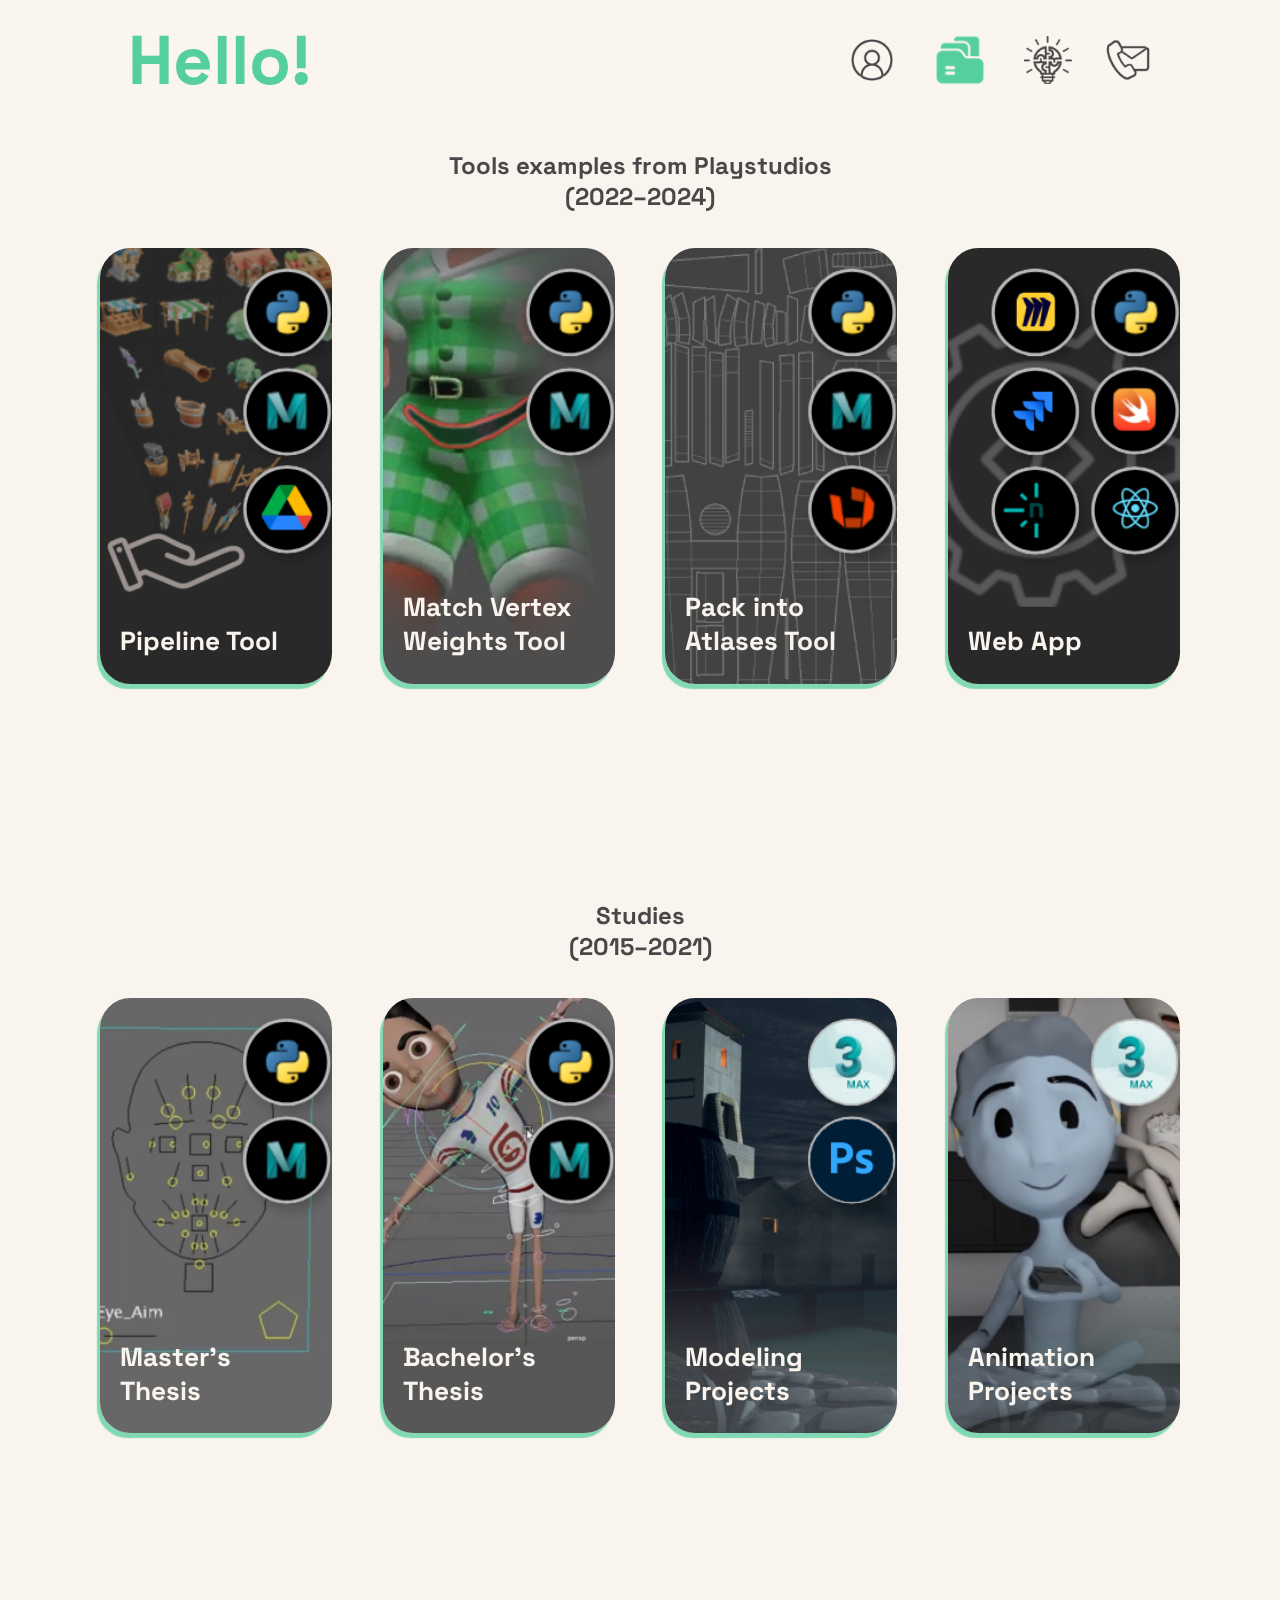
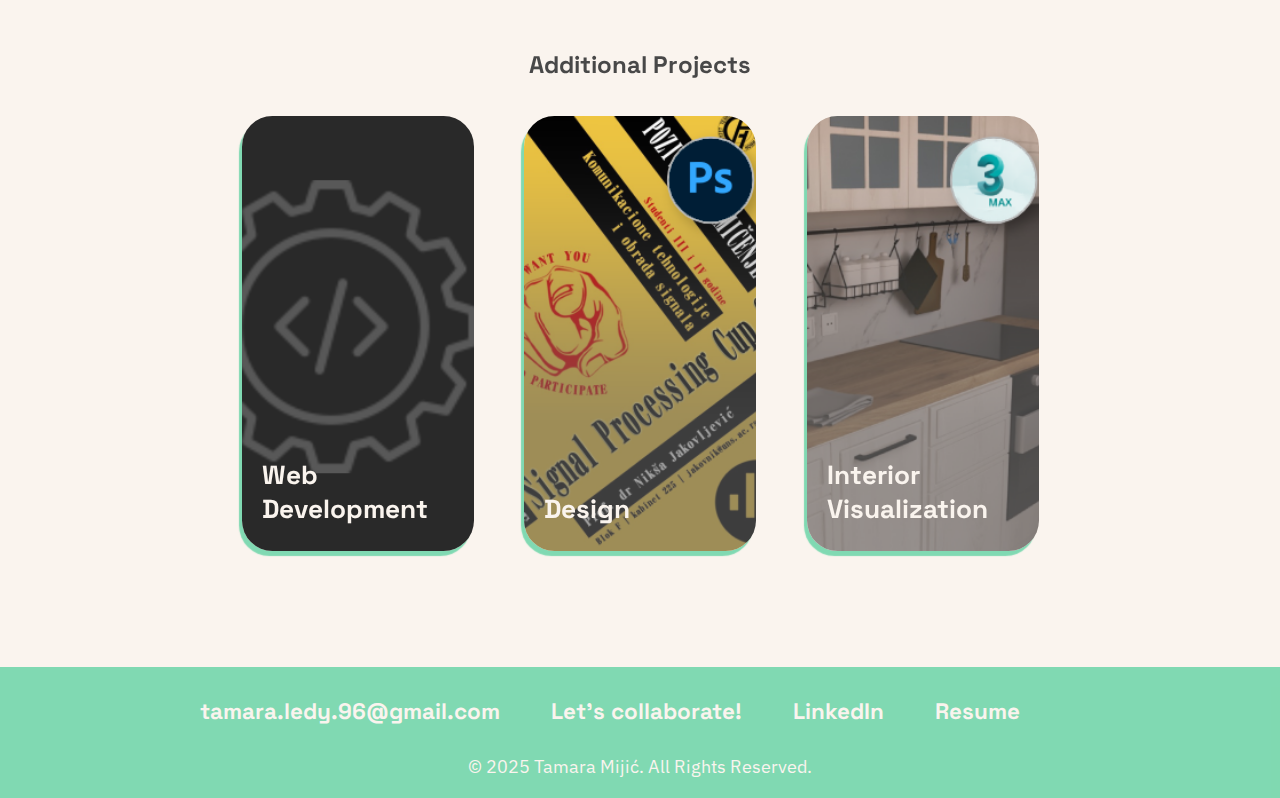
==== projects.html @ 4c21dbef "clean folders" ====
<!DOCTYPE html>
<html lang="en">
<head>
    <meta charset="UTF-8">
    <meta name="viewport" content="width=device-width, initial-scale=1.0">
    <title>Tamara Mijic Projects</title>
    <link rel="stylesheet" href="styles.css">
    <link href="https://fonts.googleapis.com/css2?family=IBM+Plex+Sans:wght@400;700&family=Space+Grotesk:wght@400;700&display=swap" rel="stylesheet">

</head>
<body>

    <header id="header">
        <div id="header-content">
            <h2 id="header-title">Hello!</h2>
            <div class="menu">
                <a>
                    <div id="aboutMenu" class="menu-item" onclick="scrollToSection('about')">
                        <img src="./icons/about.png" alt="About" class="menu-icon">
                    <h2 class="menu-text">About me</h2>
                    </div>
                </a>
                <a href="index.html#projects">
                    <div id="projectsMenu" class="menu-item active" onclick="scrollToSection('projects')">
                        <img src="./icons/projects-selected.png" alt="Projects" class="menu-icon">
                        <h2 class="menu-text">Projects</h2>
                    </div>
                </a>
                <a href="index.html#skills">
                    <div id="skillsMenu" class="menu-item" onclick="scrollToSection('projects')">
                        <img src="./icons/skill.png" alt="Skills" class="menu-icon">
                        <h2 class="menu-text">Skills</h2>
                    </div>
                </a>
                <a href="index.html#contact">
                    <div id="contactMenu" class="menu-item" onclick="scrollToSection('contact')">
                        <img src="./icons/contact.png" alt="Contact" class="menu-icon">
                        <h2 class="menu-text">Contact</h2>
                    </div>
                </a>
                <div id="Menu" class="dropdown" onclick="openMenu()">
                    <img src="./icons/menu.png" alt="Contact" class="menu-icon">
                    <ul class="dropdown-menu">
                        <li class="dropdown-item"><a href="index.html#about"><h3>About me</h3></a></li>
                        <li class="dropdown-item"><a href="index.html#projects"><h3>Projects</h3></a></li>
                        <li class="dropdown-item"><a href="index.html#skills"><h3>Skills</h3></a></li>
                        <li class="dropdown-item"><a href="index.html#contact"><h3>Contact</h3></a></li>
                    </ul>
                </div>
            </div>
        </div>
    </header>

    <!-- Main content area with minimized side cards -->
    <main id="main-content">
        <section id="main-card">
            <div id="professional" class="card visible">
                <div class="projects-section">
                    <div class="projects-section-title">
                        <h2>Tools examples from Playstudios</h2>
                        <h2>(2022–2024)</h2>
                    </div>
                    <div class="project-carousel" id="playstudios">
                        <div class="project" id="pipeline">
                            <h3>Pipeline Tool</h3>
                        </div>
                        <div class="project" id="match-vertices">
                            <h3>Match Vertex Weights Tool</h3>
                        </div>
                        <div class="project" id="pack-atlases">
                            <h3>Pack into Atlases Tool</h3>
                        </div>
                        <div class="project" id="web-app">
                            <h3>Web App</h3>
                        </div>
                    </div>
                </div>
            </div>
            <div class="content-card">
                <div id="pipeline-content" class="project-content">
                    <h2>PIPELINE TOOL</h2>
                    <div class="project-inline">
                        <ul>
                            <il><p><span class="highlight">Overview:</span><br>Supported and enhanced the robust Pipeline Tool, a system designed for version-controlled asset, animation, and rendering scene files management integrated into Maya. The tool organizes projects, validates assets for consistency, and ensures smooth workflows across teams and their support in the engine.</p></il>
                        </ul>
                        <div class="project-img-inline">
                            <img src="./images/pipeline.png" alt="Pipeline Tool" width="500px" />
                        </div>
                        <div class="project-text-inline">
                            <ul>
                                <il><p><span class="highlight">Key Contributions by me:</span></p>
                                    <ul>
                                        <il><p class="highlight2">Storage Management Improvements:</p>
                                            <ul>
                                                <il><p>Implemented non-destructive item removal, archiving deleted items instead of permanent deletion.</p></il>
                                                <il><p>Ensured compatibility with renamed or removed assets, avoiding workflow disruptions in dependent scenes.</p></il>
                                            </ul>
                                        </il>
                                        <il><p class="highlight2">Quick Access Features:</p>
                                            <ul>
                                                <il><p>Added functionality to mark projects as favorites for easy access.</p></il>
                                                <il><p>Enabled users to reload the last opened project with one click.</p></il>
                                            </ul>
                                        </il>
                                        <il><p class="highlight2">Costume Workflow Integration:</p>
                                            <ul>
                                                <il><p>Enhanced the management of specific asset type, Costumes, by integrating them seamlessly into the Pipeline system, significantly improving their organization, accessibility, and workflow efficiency.</p></il>
                                                <il><p>Previously, creating a pack of costumes required about a week and a half of work. With the tool, the same task could be completed in just a day or two, significantly accelerating the process while maintaining quality.</p></il>
                                            </ul>
                                        </il>
                                        <il><p class="highlight2">User-Friendly Enhancements:</p>
                                            <ul>
                                                <il><p>Automated saving mechanisms to minimize data loss.</p></il>
                                                <il><p>Designed systems to resolve version conflicts when multiple users work on the same project.</p></il>
                                            </ul>
                                        </il>
                                        <il><p class="highlight2">File Handling:</p>
                                            <ul>
                                                <il><p>Enhanced interaction with non-versioned files directly from Maya, such as:</p>
                                                    <ul>
                                                        <il><p>Opening reference images in PureRef.</p></il>
                                                        <il><p>Editing textures in Photoshop.</p></il>
                                                        <il><p>Opening Substance, ZBrush, or other files in their corresponding applications for easier access and project management.</p></il>
                                                    </ul>
                                                </il>
                                                <il><p>Introduced quick-copy functionality for texture paths to streamline shader setup in the Maya's Hypershade.</p></il>
                                            </ul>
                                        </il>
                                        <il><p class="highlight2">Sorting and Navigation:</p>
                                            <ul>
                                                <il><p>Added sorting options by name or date for easier project navigation.</p></il>
                                            </ul>
                                        </il>
                                        <il><p class="highlight2">Studio-Specific Customizations:</p>
                                            <ul>
                                                <il><p>Adapted the tool to specific studio requirements, automating changes to shelves, storage paths, and functionalities.</p></il>
                                                <il><p>Added option to choose studio.</p></il>
                                                <il><p>Automated Git updates, ensuring all users received the latest fixes and tools seamlessly.</p></il>
                                            </ul>
                                        </il>
                                        <il><p class="highlight2">Platform Compatibility:</p>
                                            <ul>
                                                <il><p>Modified code to ensure full functionality on both Windows and Mac platforms.</p></il>
                                            </ul>
                                        </il>
                                    </ul>
                                </il>
                                <il><p><span class="highlight">Impact:</span><br>Improved user efficiency, reduced errors, and empowered teams to focus on creativity and production by eliminating technical bottlenecks.</p></il>
                            </ul>
                        </div>
                    </div>
                </div>
                <div id="match-vertices-content" class="project-content">
                    <h2>MATCH VERTICES WEIGHTS TOOL</h2>
                    <div class="project-inline">
                        <div class="project-img-inline">
                            <img src="./images/match_vertices2.gif" width="600px" />
                        </div>
                        <div class="project-text-inline">
                            <ul>
                                <il><p><span class="highlight">Description:</span><br>Matches vertex weight values from one mesh to the closest vertex on another mesh for all selected vertices. This ensures that edge vertices on two meshes, which have overlapping positions in the bind pose, remain synchronized during animation.</p></il>
                                <il><p><span class="highlight">Purpose:</span><br>By automating the transfer of vertex weights, the tool eliminates the tedious manual process of copying and pasting weights for each vertex individually.</p></il>
                                <il>
                                    <p><span class="highlight">Impact:</span><br>This streamlined approach reduced extensive manual adjustments, which could take a long time to just a few seconds, ensuring both accuracy and consistency.</p>
                                    <p>Simplified the workflow into three steps:</p>
                                    <ul>
                                        <il><p>Mark the target mesh.
                                            Select vertices on the source mesh.</p></il>
                                        <il><p>Click a button in the tool window.</p></il>
                                    </ul>
                                </il>
                            </ul>
                        </div>
                    </div>
                </div>
                <div id="pack-atlases-content" class="content project-content">
                    <div>
                        <h2>PACK INTO ATLASES TOOL</h2>
                        <ul>
                            <il><p><span class="highlight">Description:</span><br>Coming soon.</p></il>
                        </ul>
                    </div>
                    <div class="project-contnet-img"><img src="./icons/pack-into-atlases1.png" /></div>
                </div>
                <div id="web-app-content" class="project-content">
                    <h2>WEB APP</h2>
                    <div class="project-inline">
                        <div class="project-img-inline"><img src="./images/miro2.png" width="600px" /></div>
                        <div class="project-text-inline">
                            <ul>
                                <il><p><span class="highlight">Description:</span><br>Developed a web application to automate the creation of Miro boards connected to Jira tasks directly from custom company app based on project setup, streamlining project tracking and collaboration.</p></il>
                                <il><p><span class="highlight">Purpose:</span><br>The app ensured organized production workflows by creating a structured Miro board that mirrored the state of Jira tasks.</p></il>
                                <il><p><span class="highlight">Key Features:</span></p>
                                    <ul>
                                        <il><p>Automatically created columns for each Jira task, categorized by production stages (e.g., reference, copywriting, design, animation, QA) organized by specific sections tailored to the project.</p></il>
                                        <il><p>Enabled updates from custom company app to existing Miro board.</p></il>
                                        <il><p>Enabled bidirectional communication between Miro and Jira, allowing real-time updates from either platform.</p></il>
                                        <il><p>Deployed via Netlify to ensure accessibility and scalability.</p></il>
                                    </ul>
                                </il>
                                <il><p><span class="highlight">Impact:</span><br>Simplified production tracking, reduced manual effort, and improved collaboration between teams.</p></il>
                            </ul>
                        </div>
                    </div>
                </div>
            </div>
<!--
            <div id="freelance" class="card visible ">
                <div class="projects-section">
                    <div class="projects-section-title">
                        <h2>Freelance Work</h2>
                        <h2>(2018–2021)</h2>
                    </div>
                    <div class="project-carousel" id="freelance">
                        <div class="project">
                            <h3>EvoFashion</h3>
                        </div>
                        <div class="project">
                            <h3>EvoFashion</h3>
                        </div>
                    </div>
                </div>
            </div>
-->
            <div id="education" class="card visible">
                <div class="projects-section">
                    <div class="projects-section-title">
                        <h2>Studies</h2>
                        <h2>(2015–2021)</h2>
                    </div>
                    <div class="project-carousel" id="freelance">
                        <div class="project" id="master">
                            <h3 class="thesis">Master’s Thesis</h3>
                        </div>
                        <div class="project" id="bachelor">
                            <h3 class="thesis">Bachelor’s Thesis</h3>
                        </div>
                        <div class="project" id="modeling">
                            <h3>Modeling Projects</h3>
                        </div>
                        <div class="project" id="animation">
                            <h3>Animation Projects</h3>
                        </div>
                    </div>
                </div>
            </div>
            <div class="content-card">
                <div id="master-content" class="project-content">
                    <h2>MASTER’S THESIS</h2>
                    <h2>2021</h2>
                    <div class="project-text">
                        <ul>
                            <il><p><span class="highlight">Title:</span><br>Automatic System for Detailed Face Rigging Based on Blendshapes in Maya</p></il>
                            <il><p><span class="highlight">Overview:</span><br>Developed a comprehensive system for generating complex face rigs using blendshapes, enabling realistic facial animations with minimal manual intervention.</p></il>
                            <il><p><span class="highlight">Used:</span><br>Python, Maya</il>
                        </ul>
                        <iframe width="450" height="253" src="https://www.youtube.com/embed/tUrmzPtt9qg" frameborder="0" allowfullscreen> </iframe>
                    </div>
                </div>
                <div id="bachelor-content" class="project-content">
                    <h2>BACHELOR’S THESIS</h2>
                    <h2>2019</h2>
                    <div class="project-text">
                        <ul>
                            <il><p><span class="highlight">Title:</span><br>Automatic System for Full-Body Rigging in Maya</p></il>
                            <il><p><span class="highlight">Overview:</span><br>Designed and implemented a system to automate the creation of full-body rigs in Maya, significantly reducing rigging time while maintaining flexibility and precision.</p></il>
                            <il><p><span class="highlight">Used:</span><br>Python, Maya</il>
                        </ul>
                        <iframe width="450" height="253" src="https://www.youtube.com/embed/KLKtIlFAzAQ" frameborder="0" allowfullscreen> </iframe>
                    </div>
                </div>
                <div id="modeling-content" class="project-content">
                    <div class="big-image">
                        <h2>MODELING PROJECTS<br>2015-2019</h2>
                        <img id="mainImage" class="big-image" src="./images/Cartoony5.jpg" alt="Big Image">
                    </div>
                    <div id="scroller" class="small-img-row">
                        <img width="300px" class="small-img" src="./images/auto1.jpg" alt="Small Image" onmouseover="changeImage(this)">
                        <img width="300px" class="small-img" src="./images/auto2.jpg" alt="Small Image" onmouseover="changeImage(this)">
                        <img width="300px" class="small-img" src="./images/auto3.jpg" alt="Small Image" onmouseover="changeImage(this)">
                        <img width="300px" class="small-img" src="./images/auto4.jpg" alt="Small Image" onmouseover="changeImage(this)">
                        <img id="focusImg" width="300px" class="small-img active" src="./images/Cartoony5.jpg" alt="Small Image" onmouseover="changeImage(this)">
                        <img width="300px" class="small-img" src="./images/Cartoony7.jpg" alt="Small Image" onmouseover="changeImage(this)">
                        <img width="300px" class="small-img" src="./images/Cartoony6.jpg" alt="Small Image" onmouseover="changeImage(this)">
                        <img width="300px" class="small-img" src="./images/Cartoony3.jpg" alt="Small Image" onmouseover="changeImage(this)">
                        <img width="300px" class="small-img" src="./images/Cartoony4.jpg" alt="Small Image" onmouseover="changeImage(this)">
                    </div>
                </div>
                <div id="animation-content" class="project-content ">
                    <h2>ANIMATION PROJECTS</h2>
                    <h2>2015-2021</h2>
                    <div class="small-img-row">
                        <div class="align-center">
                            <iframe width="350" height="197" src="https://www.youtube.com/embed/Qqy_YjRa75k" frameborder="0" allowfullscreen>
                            </iframe>
                            <h3>Walking Cycle</h3>
                            <p>Student Project</p>
                        </div>
                        <div class="align-center">
                            <iframe width="350" height="197" src="https://www.youtube.com/embed/D9hlLbvt0-w" frameborder="0" allowfullscreen>
                            </iframe>
                            <h3>Muffy Project</h3>
                            <p>Inspired by JigglyPuff Pokemon</p>
                        </div>
                        <div class="align-center">
                            <iframe width="350" height="197" src="https://www.youtube.com/embed/vuO3kwoeIQE" frameborder="0" allowfullscreen>
                            </iframe>
                            <h3>DEVOGAME Competition 2018</h3>
                            <p>3<sup>rd</sup> Place</p>
                        </div>
                    </div>
                </div>
            </div>
            <div id="additional" class="card visible ">
                <div class="projects-section">
                    <div class="projects-section-title">
                        <h2>Additional Projects</h2>
                    </div>
                    <div class="project-carousel" id="aditional">
                        <div class="project" id="web-dev">
                            <h3>Web Development</h3>
                        </div>
                        <div class="project" id="design">
                            <h3>Design</h3>
                        </div>
                        <div class="project" id="interior">
                            <h3>Interior Visualization</h3>
                        </div>
                    </div>
                </div>
            </div>
            <div class="content-card">
                <div id="web-dev-content" class="project-content">
                    <h2>WEB Development</h2>
                    <div class="content">
                        <div>
                            <h2 class="highlight">My PORTFOLIO Pages</h2>
                            <p>I made this pages with<br>HTML, CSS and JS<br>as personal playground.</p>
                        </div>
                        <div>
                            <h2 class="highlight">Alfanum Website</h2>
                            <p>Coming soon.</p>
                        </div>
                        <div>
                            <h2 class="highlight">Transcripta Portal</h2>
                            <p>Coming soon.</p>
                        </div>
                    </div>
                </div>
                <div id="design-content" class="project-content centered">
                    <h2>VARIOUS DESIGNS in PHOTOSHOP</h2>
                    <div class="gallery-imgs">
                        <div id="designFirst" class="gallery-img"><img src="./images/design1.jpg" /></div>
                        <div class="gallery-img"><img src="./images/design2.png" /></div>
                        <div class="gallery-img"><img src="./images/design3.jpg" /></div>
                        <div id="designLast" class="gallery-img"><img src="./images/design4.jpg" /></div>
                    </div>
                </div>
                <div id="interior-content" class="project-content">
                    <h2>INTERIOR VISUALIZATION in 3ds Max</h2>
                    <div class="align-center">
                        <img src="images/interior.gif" />
                    </div>
                </div>
            </div>
        </section>
    </main>

    <footer>
        <div id="projects-footer">
            <a href="mailto:tamara.ledy.96@gmail.com" class="contact-button email">
                <h2>tamara.ledy.96@gmail.com</h2>
            </a>
            <h2>Let's collaborate!</h2>
            <a href="https://www.linkedin.com/in/tamara-mijic-98b478173/" target="_blank" class="contact-button linkedin">
                <h2>LinkedIn</h2>
            </a>
            <a href="Resume_Tamara_Mijic.png" download="Resume_Tamara_Mijic.png">
                <h2>Resume</h2>
            </a>
        </div>
        <p>&copy; 2025 Tamara Mijić. All Rights Reserved.</p>
    </footer>

    <script src="script.js"></script>
    <script src="script_projects.js"></script>
</body>
</html>
---- styles.css ----
:root {
    
    --primary-bg: #faf4ee;
    --secondary-bg: #484848;
    
    --light-color: rgb(85, 208, 156);
    --light-tr-color: rgba(85, 208, 156, 0.74);
    
    --dark-color: rgb(72, 72, 72);
    --dark-tr-color: rgba(72, 72, 72, 0.74);
    
    --transition-fast: all 0.3s ease;
    --transition-slow: all 1s ease 0.1s;
    
    --xxs-font-size: 0.85rem;
    --xs-font-size: 0.98rem;
    --s-font-size: 1.1rem;
    --m-font-size: 1.4rem;
    --ml-font-size: 1.7rem;
    --l-font-size: 2.2rem;
    --xl-font-size: 3rem;
    --xxl-font-size: 4.3rem;
    
}


/* Global Styles */
/*
html {
    scroll-behavior: smooth;
}
*/

body {
    font-family: 'IBM Plex Sans', sans-serif;
    margin: 0;
    padding: 0;
    background-color: var(--primary-bg);
    color: var(--dark-color);
}

h1, h2, h3 {
    font-family: 'Space Grotesk', sans-serif;
    margin: 0;
}

p {
    font-size: var(--m-font-size);
    text-align: justify;
    line-height: 1.5;
    margin: 0.5rem 0rem;
}


/* MENU */
/* container for head line */
header {
    background-color: rgba(250, 244, 238, 0.76);
    backdrop-filter: blur(10px);
    -webkit-backdrop-filter: blur(10px);
    position: fixed;
    top: 0;
    left: 0;
    right: 0;
    display: flex;
    justify-content: center;
    align-items: center;
    z-index: 1000;
    max-width: 100vw;
}

#header-content {
    display: flex;
    justify-content: space-between;
    align-items: center;
    width: 100%;
    padding: 1rem 10vw;
}

/* title changed based on card content */
#header-title {
    font-size: var(--xxl-font-size);
    color: var(--light-color);
}

/* container for menu items */
.menu {
    display: flex;
    justify-content: flex-end;
    gap: 2rem;
}

/* menu item initial */
.menu-item {
    display: flex;
    align-items: center;
    position: relative;
    overflow: hidden;
    cursor: pointer;
}
.menu-icon {
    width: 3rem;
    height: 3rem;
    margin: 0.5rem 0;
    transition:
        transform 0.1s ease,
        margin 0.1s ease;
}
.menu-text {
    display: inline-block;
    visibility: hidden;
    overflow: hidden;
    white-space: nowrap;
    border-radius: 0.3rem;
    font-size: var(--m-font-size);
    text-align: center;
    width: 0;
    margin-left: 0;
    padding: 0;
    opacity: 0;
    transition:
        all 0.5s ease 0.3s,
        opacity 0.3s ease 0.3s,
        visibility 0s linear 0.3s;
}
/* active menu item text color */
.active .menu-text {
    color: var(--light-color)
}

/* Dropdown Menu */
.dropdown-menu {
    list-style: none;
    position: absolute;
    top: 100%;
    right: 0;
    background: rgba(250, 244, 238, 0.76);
    background-filter: blur(10px);
    -webkit-backdrop-filter: blur(10px);
    padding: 0rem;
    margin: 0rem;
    display: none;
    min-width: 7rem;
    box-shadow: 0px 4px 4px rgba(0, 0, 0, 0.27);
    z-index: 1001;
    width: 7rem;
    border-bottom-left-radius: 0.8rem;
}

.dropdown-item {
    margin: 0rem;
    font-size: var(--xs-font-size);
    height: 2.8rem;
    text-align: center;
    align-content: center;
    text-transform: uppercase;
}

.dropdown-item:hover {
    color: var(--light-color);
    transform: scale(1.1);
}

@media (min-width: 450px) {
    #header-title {
        font-size: var(--xl-font-size);
        padding-left: 0rem;
    }
    #Menu {
        display: none;
    }
}

/* only for wide screen show menu text */
@media (min-width: 950px) {
    /* text for hovered item   */
    .menu-item:hover .menu-text {
        width: 6.25rem;
        visibility: visible;
        opacity: 1;
        margin-left: 0.3rem;
        padding: 0.3rem 0.625rem;
        transition-delay: 0s, 0s, 0s, 0s, 0s;
    }
    /* icon for active and hovered item   */
    .menu-item:hover .menu-icon, .active .menu-icon {
        transform: scale(1.3);
        margin: 0.5rem 0.5rem;
    }
    #Menu {
        display: none;
    }
    #header-title {
        font-size: var(--xxl-font-size);
    }
}

/* small screen only pops up icon and change its color */
@media (max-width: 450px) {
    .menu {
        gap: 0.3rem;
    }
    #header-content {
        padding: 1rem 1.4rem;
    }
    #header-title {
        font-size: var(--l-font-size);
        padding-left: 0.4rem;
    }
    .menu-icon {
        width: 2.1rem;
        height: 2.1rem;
    }
    .menu-item:not(.active) {
        display: none;
    }
    .menu-item:hover .menu-icon, .active .menu-icon {
        transform: scale(1.25);
        margin: 0.24rem;
    }
}


/* MAIN CONTENT */
/* centred content */
main {
    display: flex;
    justify-content: center;
    align-items: center;
    width: 100%;
    margin: 0;
    padding: 0;
}

/* container for full content is 85%, as one column layout, start from top */
#main-card {
    max-width: 100%;
/*    width: 85%;*/
    display: flex;
    flex-direction: column;
    justify-content: center;
    align-items: center;
    margin: 0;
    padding: 0;
    overflow-x: hidden;
}



.card {
/*    position: relative;*/
    max-width: 80vw;
    padding: 3rem;
    padding-top: 6.25rem;
    border-radius: 0.5rem;
    opacity: 0;
/*    right: -8.125rem;*/
/*    transform: translateX(8.125rem);*/
    will-change: opacity, transform;
    transition:
        opacity 0.5s ease-out,
        transform 0.5s ease-out;
}

@media (max-width: 950px) {
    #main-card {
        overflow-x: scroll;
    }
    
}

.visible {
    opacity: 1;
/*    transform: translateX(0);*/
}

.highlight{
    color: var(--light-color);
}

.highlight-tr{
    color: var(--light-tr-color);
}

.content {
    display: flex;
    justify-content: space-between;
    flex-wrap: wrap;
/*    width: 100%;*/
}

#about {
    display: flex;
    justify-content: center;
    align-items: center;
    flex-direction: row;
}

#about p {
    margin-left: 0.625rem;
    margin-right: 4rem;
    max-width: 35rem;
}

#about p:first-child {
    margin-top: 12.5rem;
    font-size: var(--l-font-size);
}

#about img {
    max-width: 25rem;
    height: auto;
    border-radius: 15.6rem;
    margin-top: 5rem;
    box-shadow: 0px 0px 10px var(--dark-tr-color);
}

#about-small-img {
    width: 17rem;
    display: none;
    margin: 0rem;
}

@media (max-width: 950px) {
    #about {
        flex-direction: column;
    }
    #about p:first-child {
        margin-top: 3rem;
    }
    #about-big-img {
        display: none;
    }
    
    #about-small-img {
        display: block;
        margin: 0rem;
    }
    p {
        text-align: center;
    }
    #about p {
        margin-right: 0rem;
    }
}

@media (max-width: 750px) {
    p {
        font-size: var(--s-font-size);
    }
    #about p:first-child {
        font-size: var(--ml-font-size);
    }
}

#projects {
    padding-top: 10rem;
    padding-bottom: 9.4rem;
}

#projects{
    display: flex;
    flex-direction: column;
    justify-content: center;
/*    max-width: 80em;*/
    align-items: center;
    gap: 1rem;
}

#projects h2 {
    text-align: center;
    font-size: var(--m-font-size);
    font-weight: 400;
    line-height: 1.3;
    max-width: 50em;
    padding: 0rem 2.5rem;
}

.project-categories {
    display: flex;
    gap: 1.9rem;
    padding: 0.625rem 0rem;
    display: flex;
    justify-content: center;
    align-items: center;
    flex-wrap: wrap;
}

.category {
    width: 18.75rem;
    height: 20.625rem;
    border-radius: 1.9rem;
    box-shadow: 0 4px 1px rgba(1, 1, 1, 0.2);
    font-size: var(--m-font-size);
    padding: 0rem 1rem 0rem 1rem;
    display: flex;
    flex-direction: column;
    justify-content: center;
    align-items: center;
    background-color: var(--light-tr-color);
    margin-bottom: auto;
    transition:
        var(--transition-slow);
/*        all 1s ease 0.1s;*/
}

.category:hover {
    padding: 1.9rem 1.25rem 0rem 1.25rem;
    background-color: rgb(100, 100, 100, 0.1);
}

#multi-project-1:hover {
    height: 30.6rem;
}
/*
#multi-project-2:hover {
    height: 22.2rem;
}
*/
#multi-project-3:hover {
    height: 34.2rem;
}
#multi-project-4:hover {
    height: 24.8rem;
}

.multi-project-names {
    display: flex;
    flex-direction: column;
    justify-content: center;
    gap: 1.25rem;
    width: 100%;
    opacity: 0;
    height: 0%;
    transition:
        all 0.7s ease 0.1s;
}

.multi-project-names p{
    text-align: center;
    font-size: var(--xs-font-size);
}

.multi-project-names a{
    text-align: center;
    font-size: 1.25rem;
    text-decoration: none;
    color: var(--light-tr-color);
    font-weight: 600;
}

.multi-project-names a:visited {
    color: var(--light-tr-color);
}

.multi-project-names a:hover {
    color: rgb(116, 203, 166);
    transform: scale(1.08);
}

.multi-project-names div {
    display: flex;
    flex-direction: column;
    justify-content: center;
    gap: 0.625rem;
}


.category:hover .multi-project-names {
    opacity: 1;
    height: 100%;
    transition:
        var(--transition-slow),
        opacity 0.8s ease 0.7s;
}

.category h3 {
    margin: 0rem;
    text-align: center;
    margin-top: 0rem;
    transition:
        all 0.9s ease 0.1s;
    z-index: 200;
    font-size: var(--l-font-size);
}

.category h3, .project h3 {
    color: var(--primary-bg);
    
}

.category:hover h3 {
    font-size: var(--ml-font-size);
    color: var(--light-color);
    margin-top: 0.625rem;
    transition:
        all 1s ease 0.1s;
}

.projects-button {
    text-decoration: none;
    width: 13.75rem;
    border-radius: 1.9rem;
    color: var(--primary-bg) !important;
    font-weight: 400 !important;
    background-color: var(--light-tr-color);
    padding: 1rem 1.6rem;
    box-shadow: 0px 3px 1px var(--dark-tr-color);
    font-size: var(--s-font-size);
    border: none;
    margin: 1.25rem 1.25rem;
}

.projects-button:hover {
    transform: scale(1.05);
    background-color: rgb(116, 203, 166);
    box-shadow: 0px 3px 1px var(--dark-color);
}

.multi-project-names span{
    font-size: var(--xs-font-size);
    color: rgb(116, 203, 166);
    text-align: center;
    margin-top: -0.5rem;
    margin-bottom: 0.18rem;
    padding: 0rem 2rem;
}

@media (max-width: 750px) {
    #projects h2 {
        font-size: var(--s-font-size);
    }
    .category {
        width: 15rem;
        height: 17rem;
    }
    .multi-project-names p{
        font-size: var(--xs-font-size);
    }
    .multi-project-names a{
        font-size: var(--s-font-size);
    }
    .category h3 {
        font-size: var(--ml-font-size);
    }
    .category:hover h3 {
        font-size: var(--m-font-size);
    }
    .multi-project-names span {
        font-size: var(--xs-font-size);
        padding: 0rem;
    }
    .projects-button {
        width: 9.5rem;
    }
    
}

#skills h3 {
    margin-top: 1.2rem;
    margin-bottom: 0.5rem;
    font-size: var(--ml-font-size);
}

#skills h3:first-child {
    margin-top: 15rem;
}

#skills p {
    margin-bottom: 0.5rem;
    text-align: left;
}

#skills img {
    max-height: 40vw;
    margin-top: 5rem;
}


@media (max-width: 950px) {
    #skills h3:first-child {
        margin-top: 0rem;
    }
    #skills img {
        margin: 3rem;
        max-height: 35rem;
    }
    #skills p {
        font-size: var(--s-font-size);
    }
    #skills h3 {
        font-size: var(--m-font-size);
    }
}

@media (max-width: 750px) {
    #skills h3:first-child {
        margin-top: 0rem;
    }
    #skills img {
        max-height: 28rem;
    }
}

#contact {
    text-align: center;
    margin: 3.2rem 0rem;
    max-width: 80vw;
}

.contact-content {
    display: flex;
    justify-content: center;
    gap: 6.25rem;
    flex-wrap: wrap;
    max-width: 80vw;
}

#contact h1 {
    font-size: 1.9rem;
    margin: 0.9rem;
}

#contact-description {
    margin-top: 2.5rem;
    margin-bottom: 1rem;
    text-align: center;
}

.thank-you {
    margin-top: 5rem;
    font-size: var(--xl-font-size);
    font-weight: 800;
    text-align: center;
}

#contact a{
    color: var(--light-color);
    text-decoration: none;
}

#contact a:visited{
    color: var(--light-color);
}

#contact a:hover{
    color: rgb(123, 237, 189);
}

@media (max-width: 750px) {
    .contact-content {
        gap: 2rem;
    }
    
    #contact h1 {
        font-size: var(--m-font-size);
        margin: 0.5rem;
    }
    
    .thank-you {
        margin-top: 3rem;
        font-size: var(--ml-font-size);
    }
    
    h2 {
        font-size: var(--m-font-size);
        margin-top: 0.5rem;
        margin-bottom: 0.3rem;
    }
    
    #contact-description {
        font-size: var(--s-font-size);
        margin-top: 1.5rem;
    }
}


footer {
    text-align: center;
    padding: 0.625rem 0rem;
    color: var(--dark-color);
    background-color: var(--light-tr-color);
    
}

footer p {
    text-align: center;
    font-size: var(--s-font-size);
    color: var(--primary-bg);
}


/* PROJECTS */
.menu a{
    text-decoration: none;
    color: inherit;
}

#projects-footer {
    display: flex;
    justify-content: center;
    gap: 3.2rem;
    align-items: center;
    margin-left: -3.75rem;
}

#projects-footer h2{
    text-align: center;
    font-size: var(--m-font-size);
    color: var(--primary-bg);
    margin: 1.25rem 0rem;
}

#projects-footer a {
    text-decoration: none;
}

#projects-footer a:hover h2 {
    transform: scale(1.13);
    color: rgb(183, 253, 224);
}

.projects-section {
    display: flex;
    flex-direction: column;
    justify-content: center;
    align-items: center;
    gap: 1rem;
}

#professional {
    padding-top: 9.4rem;
}

.projects-section h2 {
    text-align: center;
}

.project-carousel {
    display: flex;
    overflow-x: scroll;
    gap: 1.9rem;
    padding: 0.625rem 0.625rem;
    display: flex;
    justify-content: center;
    align-items: center;
}

.project {
    width: 12rem;
    height: 24rem;
    background: rgb(62, 62, 62, 0.5);
    border-radius: 1.9rem;
    box-shadow: -3px 5px 1px var(--light-tr-color);
    font-size: var(--m-font-size);
    padding: 1.6rem 1.25rem;
    margin: 0.625rem;
    display: flex;
    flex-direction: column;
    justify-content: flex-end;
    align-items: flex-start;
    background-position: center;
    background-repeat: no-repeat;
    background-blend-mode:  normal;
    cursor: pointer;
    opacity: 1;
    transition:
        all 0.3s ease 0s;
}


.project:hover {
    transform: scale(1.08);
}

.project:hover, .project.active {
    opacity: 0.6;
    background-blend-mode: screen;
}

#pipeline {
    background: url(icons/pioeline.png), var(--light-tr-color);
    background-size: cover;
}
#pack-atlases {
    background: url(icons/pack-into-atlases1.png), var(--light-tr-color);
    background-size: cover;
}
#match-vertices {
    background: url(icons/match-vertices.png), var(--light-tr-color);
    background-size: cover;
}
#web-app {
    background: url(icons/web-app.png), var(--light-tr-color);
    background-size: cover;
}
#master {
    background: url(icons/master.png), var(--light-tr-color);
    background-size: cover;
}
#bachelor {
    background: url(icons/bachelor.png), var(--light-tr-color);
    background-size: cover;
}
#modeling {
    background: url(icons/modeling.png), var(--light-tr-color);
    background-size: cover;
}
#animation {
    background: url(icons/animations.png), var(--light-tr-color);
    background-size: cover;
}
#web-dev {
    background: url(icons/web.png), var(--light-tr-color);
    background-size: cover;
}
#design {
    background: url(icons/design.png), var(--light-tr-color);
    background-size: cover;
}
#interior {
    background: url(icons/interior.png), var(--light-tr-color);
    background-size: cover;
}

.content-card {
    padding: 0rem;
    margin: 0 5rem 3rem 5rem;
    width: 90vw;
    height: auto;
    max-height: 43rem;
    background-color: rgb(100, 100, 100, 0.1);
    border-radius: 1.9rem;
    box-shadow: 0 4px 1px rgba(1, 1, 1, 0.2);
    transition:
        all 0.7s ease,
        max-height 0.7s ease;
    overflow-y: scroll;
    overflow-x: scroll;
}

.project-content {
    padding: 0rem;
    margin: 0rem;
    max-height: 0rem;
    opacity: 0;
    overflow: hidden;
    transition:
        max-height 0.7s ease,
        opacity 1s ease 0.5s,
        padding 0.7s ease 0.3s;
}

.project-content.active {
    max-height: 62.5rem;
    opacity: 1;
}

.project-content h2 {
    text-align: center;
}

.project-content ul il p span {
    font-size: var(--m-font-size);
    font-family: 'Space Grotesk', sans-serif;
}

.project-content p {
    font-size: var(--s-font-size);
}

.project-contnet-img {
    margin: 1.9rem;
    padding: 0.625rem;
}

.project-contnet-img img {
    margin: 3.2rem;
    border-radius: 0.625rem;
    width: 31.25rem;
}

.project-inline {
    padding-right: 2.5rem;
}

.project-img-inline {
    float: right;
    margin: 1.25rem;
    padding: 1.25rem;
    max-width: 44rem;
    height: auto;
}

.project-img-inline img {
    height: auto;
    display: block;
}

.project-content ul il p {
    margin: 0.5rem;
}

p.highlight2 {
    font-size: var(--s-font-size);
    text-transform: uppercase;
    margin-top: 1.875rem !important;
    margin-top: 0.8rem !important;
}

.project-text {
    display: inline-flex;
    justify-content: center;
    align-items: center;
}

iframe {
    flex-shrink: 0;
}

.project-text iframe {
    margin: 0rem 2.5rem;
}

.big-image {
    height: 22rem;
    display: flex;
    justify-content: space-evenly;
    align-items: center;
    margin-bottom: -0.625rem;
    z-index: 1;
    transition:
        all 1s ease 0.1s;
}

.big-image img {
    object-fit: cover;
    border-radius: 0.625rem;
}

.small-img-row {
    display: flex;
    flex-direction: row;
    justify-content: flex-start;
    width: 100%;
    gap: 0.32rem;
    overflow-x: scroll;
    scroll-behavior: smooth;
    z-index: 99;
    padding-top: 1.25rem;
}

#animation-content .small-img-row {
    justify-content: space-around;
    gap: 3.2rem;
}

.small-img-row img:first-child {
    margin-left: 6.25rem;
}
.small-img-row img:last-child {
    margin-right: 6.25rem;
}

.small-img {
    border: 2px solid rgba(250, 244, 238, 0.22);
    width: 18.75rem;
    height: auto;
    object-fit: cover;
    border-radius: 1rem;
    cursor: pointer;
    z-index: 99;
    padding: 0rem;
    box-shadow: none;
    transition:
        transform 0.3s,
        border-radius 0.7s ease 0.1s;
}

.small-img:hover {
    transform: translateY(-17px);
}

.small-img.active {
    border-radius: 3.75rem;
}

.gallery-imgs {
    overflow-x: scroll;
    display: flex;
    flex-direction: row;
    justify-content: flex-start;
    height: 34rem;
    overflow-x: scroll;
    scroll-behavior: smooth;
}

.gallery-img {
    margin-top: auto;
    margin-bottom: auto;
    transition:
        transform 1s ease 0.1s;
}

.gallery-img:hover {
    transform: scale(1.5);
}

#designFirst {
    margin-left: 3.2rem;
}
#designLast {
    margin-right: 3.2rem;
}

#designFirst:hover {
    transform: scale(1.5) translateX(2rem);
}

#designLast:hover {
    transform: scale(1.5) translateX(-4.4rem);
}

.gallery-img img {
    padding: 3.2rem;
    border-radius: 0.625rem;
    height: 22rem;
}

#web-dev-content .content {
    justify-content: center;
    gap: 6.25rem;
}

#web-dev-content .content p {
    text-align: center;
    margin-top: 0rem;
}

.align-center {
    display: flex;
    flex-direction: column;
    justify-content: center;
    align-items: center;
    height: 100%;
}

.align-center h3 {
    margin-top: 1.25rem;
}

#interior-content img {
    max-width: 60vw;
    border-radius: 1.25rem;
    margin-top: 1rem;
}

@media (max-width: 768px) {

}
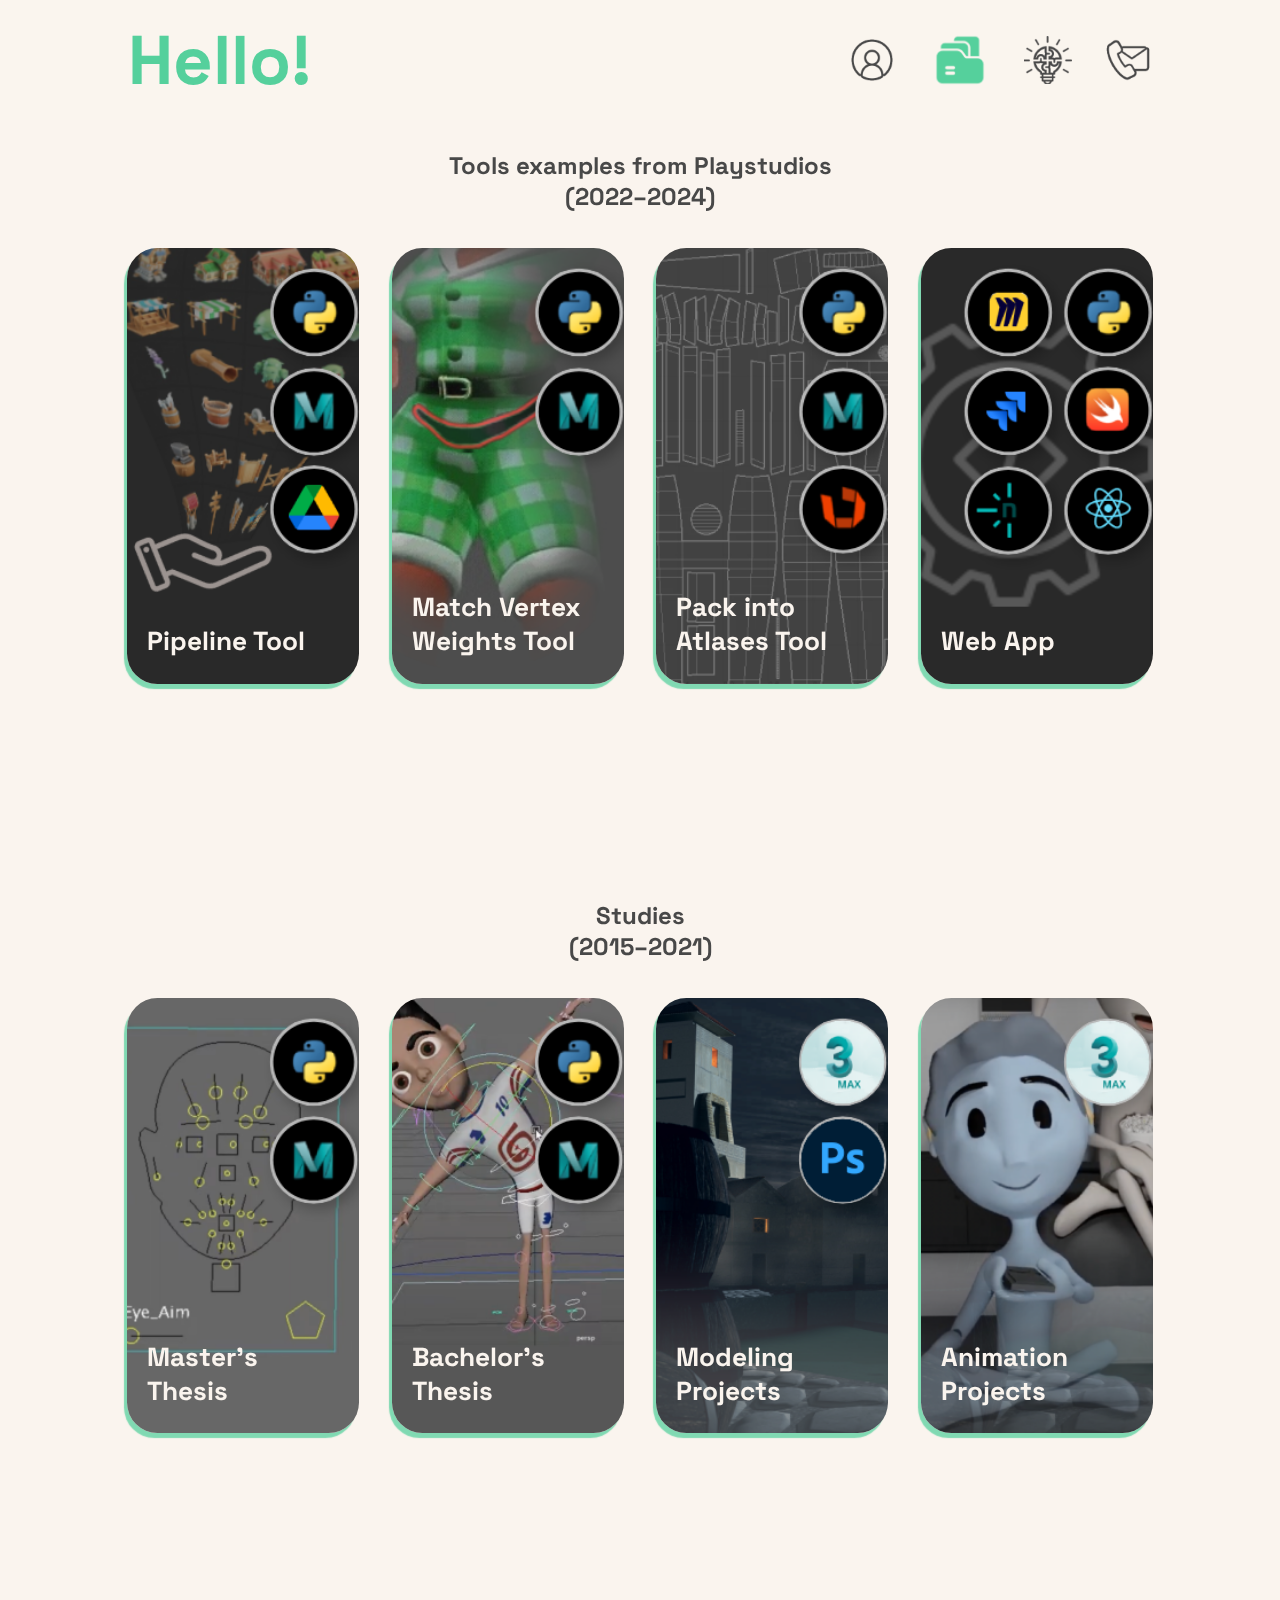
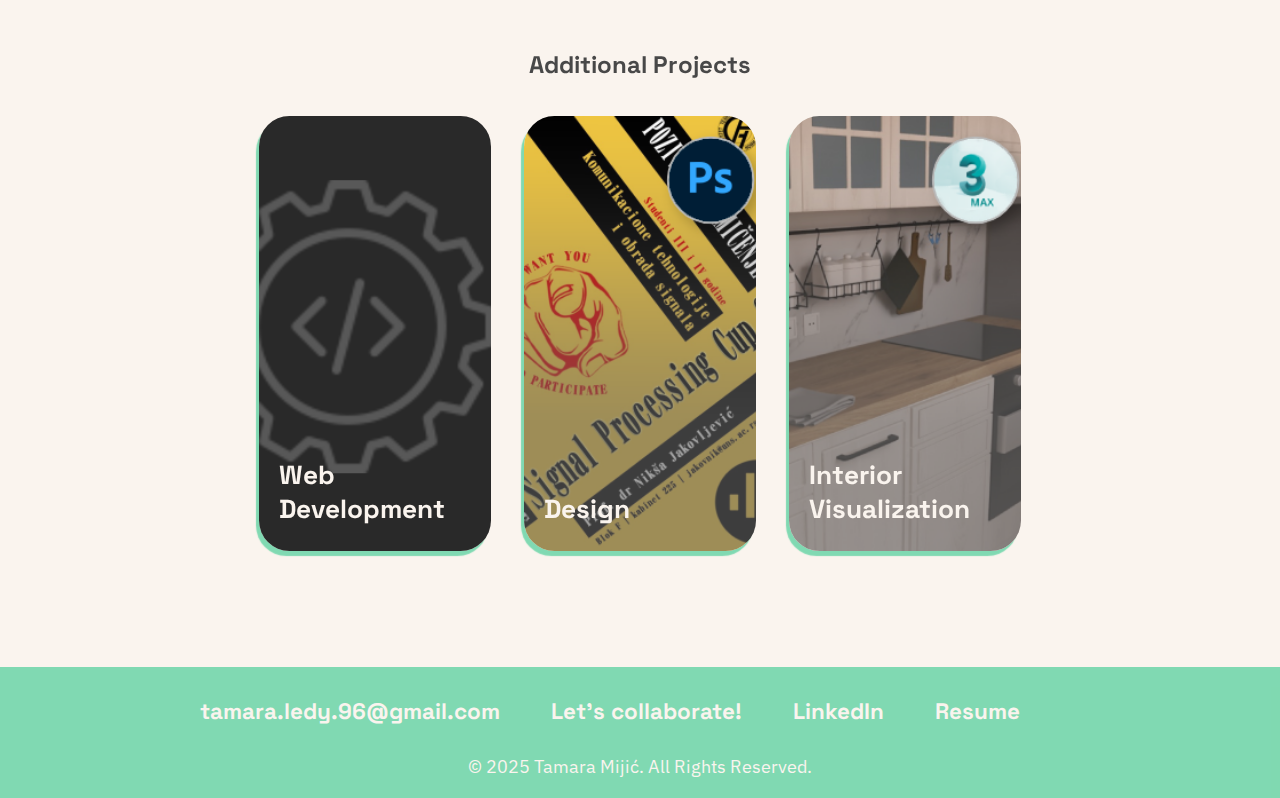
==== commit 48d5f55b: "polish" ====
--- a/projects.html
+++ b/projects.html
@@ -14,26 +14,26 @@
         <div id="header-content">
             <h2 id="header-title">Hello!</h2>
             <div class="menu">
-                <a>
-                    <div id="aboutMenu" class="menu-item" onclick="scrollToSection('about')">
+                <a href="index.html?section=about">
+                    <div id="aboutMenu" class="menu-item">
                         <img src="./icons/about.png" alt="About" class="menu-icon">
                     <h2 class="menu-text">About me</h2>
                     </div>
                 </a>
-                <a href="index.html#projects">
-                    <div id="projectsMenu" class="menu-item active" onclick="scrollToSection('projects')">
+                <a href="index.html?section=projects">
+                    <div id="projectsMenu" class="menu-item active">
                         <img src="./icons/projects-selected.png" alt="Projects" class="menu-icon">
                         <h2 class="menu-text">Projects</h2>
                     </div>
                 </a>
-                <a href="index.html#skills">
-                    <div id="skillsMenu" class="menu-item" onclick="scrollToSection('projects')">
+                <a href="index.html?section=skills">
+                    <div id="skillsMenu" class="menu-item">
                         <img src="./icons/skill.png" alt="Skills" class="menu-icon">
                         <h2 class="menu-text">Skills</h2>
                     </div>
                 </a>
-                <a href="index.html#contact">
-                    <div id="contactMenu" class="menu-item" onclick="scrollToSection('contact')">
+                <a  href="index.html?section=contact">
+                    <div id="contactMenu" class="menu-item">
                         <img src="./icons/contact.png" alt="Contact" class="menu-icon">
                         <h2 class="menu-text">Contact</h2>
                     </div>
@@ -180,7 +180,6 @@
                             <il><p><span class="highlight">Description:</span><br>Coming soon.</p></il>
                         </ul>
                     </div>
-                    <div class="project-contnet-img"><img src="./icons/pack-into-atlases1.png" /></div>
                 </div>
                 <div id="web-app-content" class="project-content">
                     <h2>WEB APP</h2>
--- a/styles.css
+++ b/styles.css
@@ -25,11 +25,9 @@
 
 
 /* Global Styles */
-/*
 html {
     scroll-behavior: smooth;
 }
-*/
 
 body {
     font-family: 'IBM Plex Sans', sans-serif;
@@ -379,6 +377,7 @@
 .project-categories {
     display: flex;
     gap: 1.9rem;
+    margin-top: 2rem;
     padding: 0.625rem 0rem;
     display: flex;
     justify-content: center;
@@ -720,6 +719,18 @@
     color: rgb(183, 253, 224);
 }
 
+@media (max-width: 750px) {
+    #projects-footer {
+        flex-direction: column;
+        gap: 0;
+        margin-left: 0;
+    }
+    #projects-footer h2 {
+        font-size: var(--s-font-size);
+        margin: 0.5rem;
+    }
+}
+
 .projects-section {
     display: flex;
     flex-direction: column;
@@ -739,7 +750,8 @@
 .project-carousel {
     display: flex;
     overflow-x: scroll;
-    gap: 1.9rem;
+    width: 100vw;
+    gap: 1vw;
     padding: 0.625rem 0.625rem;
     display: flex;
     justify-content: center;
@@ -768,6 +780,20 @@
         all 0.3s ease 0s;
 }
 
+@media (max-width: 750px) {
+    .project-carousel {
+        gap: 0;
+    }
+    .project {
+        width: 5rem;
+        padding: 1rem 0.3rem;
+        height: 9rem;
+        font-size: var(--xxs-font-size);
+        margin: 0.4rem;
+        border-radius: 0.9rem;
+    }
+}
+
 
 .project:hover {
     transform: scale(1.08);
@@ -825,8 +851,9 @@
 
 .content-card {
     padding: 0rem;
-    margin: 0 5rem 3rem 5rem;
-    width: 90vw;
+    margin: 0 25rem 3rem 25rem;
+    max-width: 95vw;
+    width: 80vw;
     height: auto;
     max-height: 43rem;
     background-color: rgb(100, 100, 100, 0.1);
@@ -837,6 +864,13 @@
         max-height 0.7s ease;
     overflow-y: scroll;
     overflow-x: scroll;
+}
+
+@media (max-width: 750px) {
+    .content-card {
+        margin: 0;
+        width: 95vw;
+    }
 }
 
 .project-content {
@@ -852,7 +886,7 @@
 }
 
 .project-content.active {
-    max-height: 62.5rem;
+/*    max-height: 62.5rem;*/
     opacity: 1;
 }
 
@@ -872,6 +906,12 @@
 .project-contnet-img {
     margin: 1.9rem;
     padding: 0.625rem;
+}
+
+@media (max-width: 750px) {
+    .project-contnet-img{
+        margin: 0;
+    }
 }
 
 .project-contnet-img img {
@@ -1030,6 +1070,7 @@
 #web-dev-content .content {
     justify-content: center;
     gap: 6.25rem;
+    margin-top: 2rem;
 }
 
 #web-dev-content .content p {
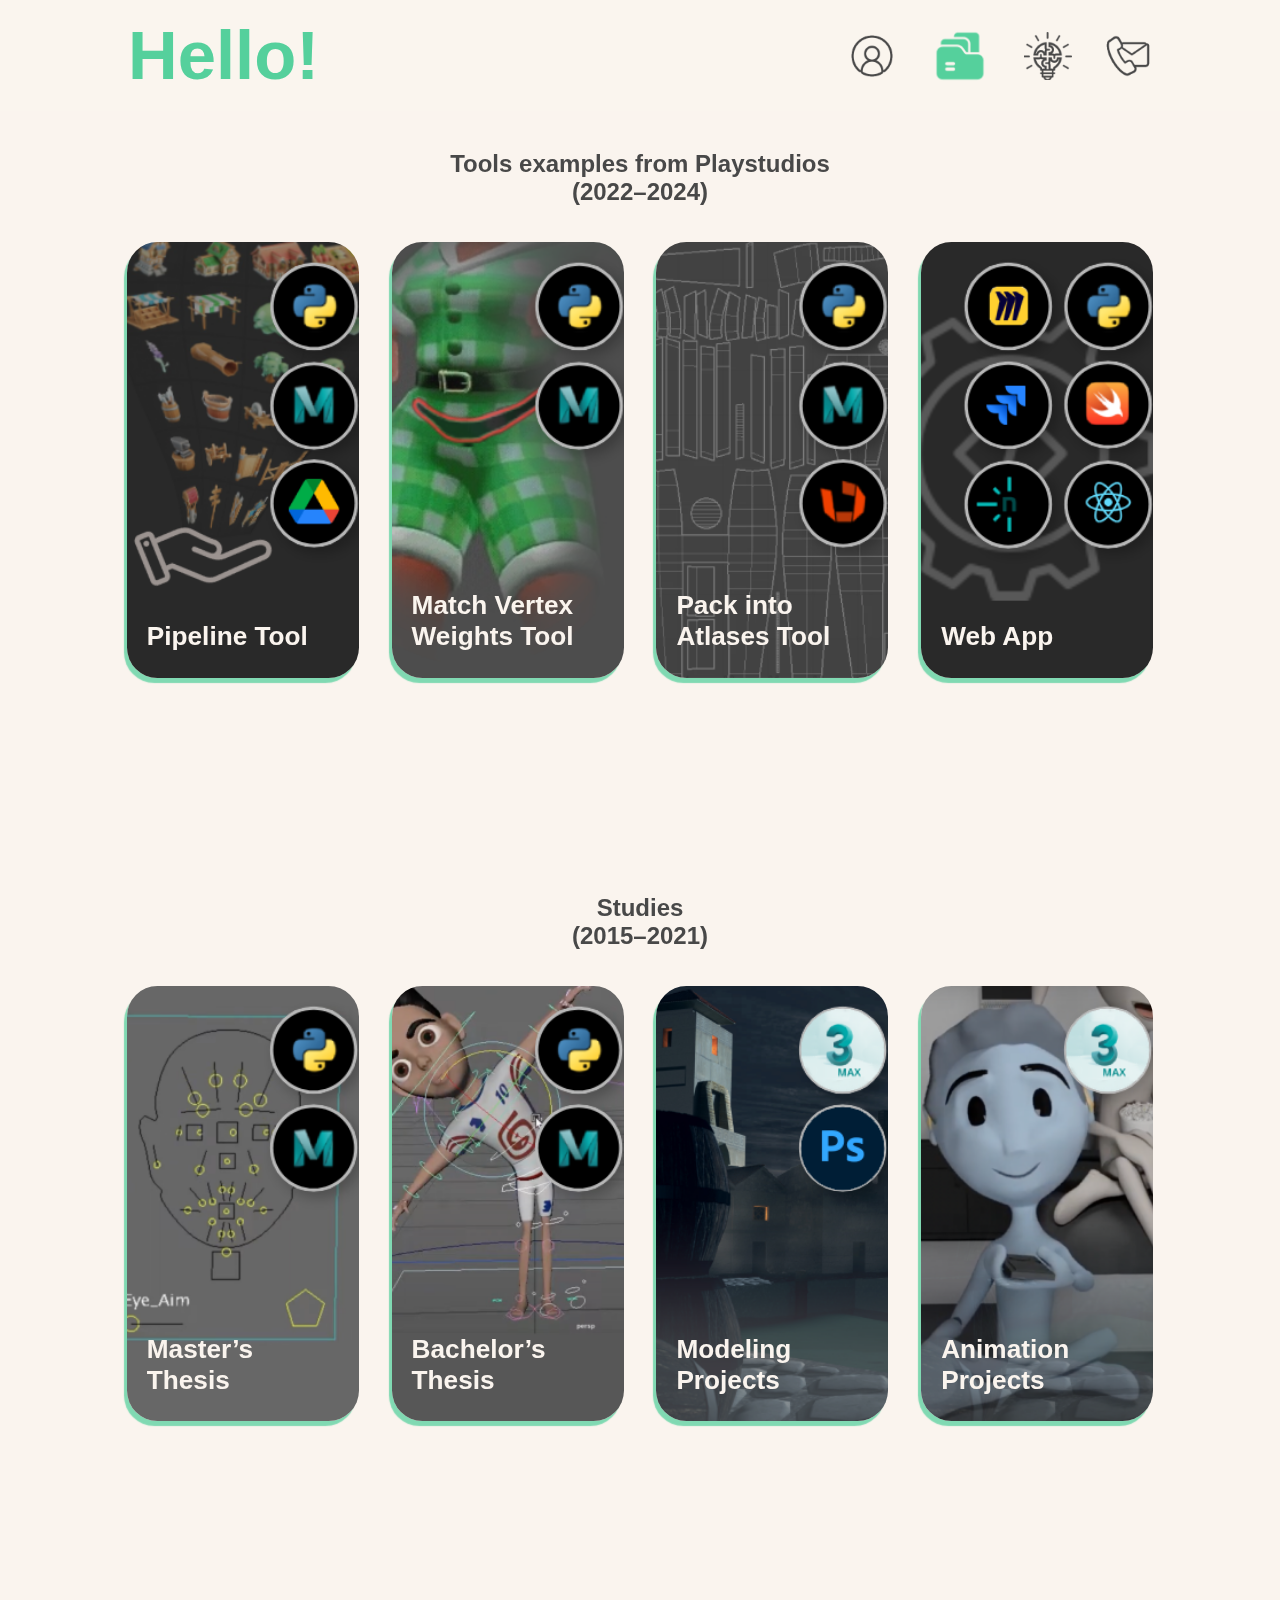
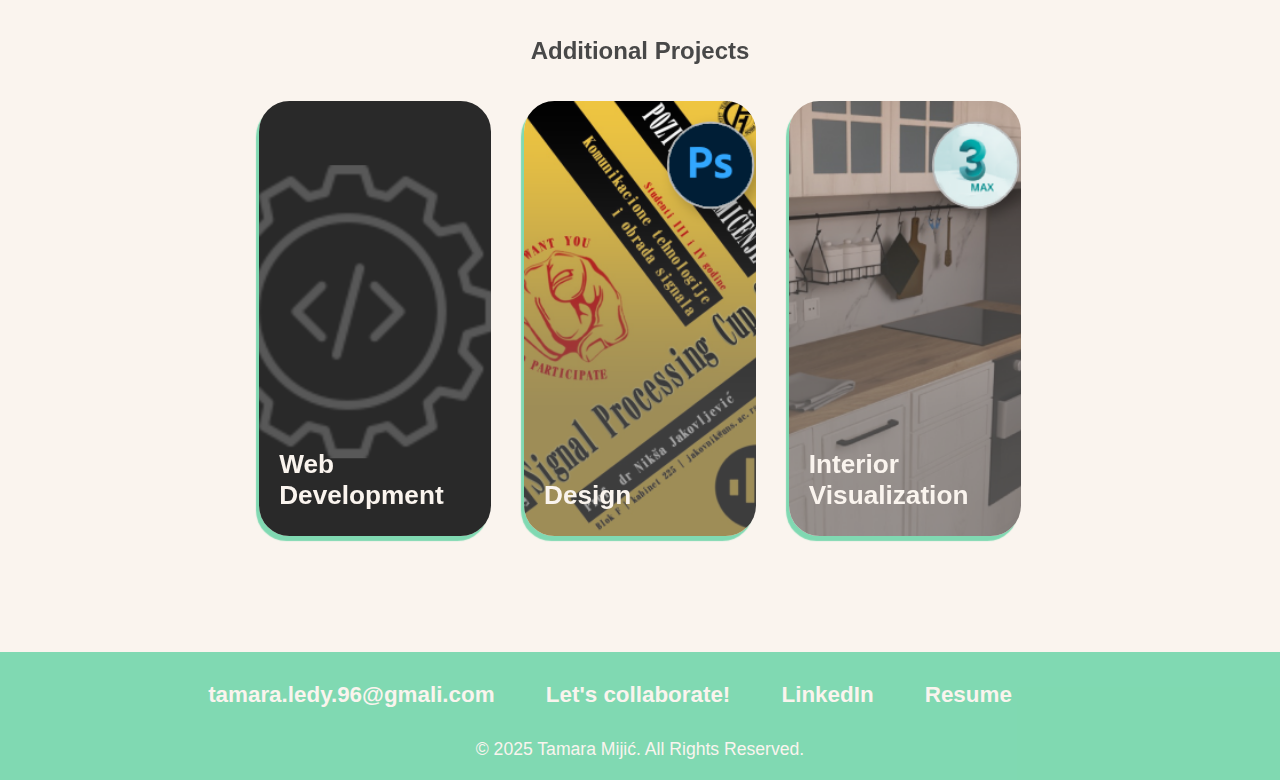
==== commit 5eb6f9bb: "responsive" ====
--- a/projects.html
+++ b/projects.html
@@ -5,7 +5,7 @@
     <meta name="viewport" content="width=device-width, initial-scale=1.0">
     <title>Tamara Mijic Projects</title>
     <link rel="stylesheet" href="styles.css">
-    <link href="https://fonts.googleapis.com/css2?family=IBM+Plex+Sans:wght@400;700&family=Space+Grotesk:wght@400;700&display=swap" rel="stylesheet">
+    <link href="https://fonts.googleapis.com/css2?famliy=IBM+Plex+Sans:wght@400;700&famliy=Space+Grotesk:wght@400;700&display=swap" rel="stylesheet">
 
 </head>
 <body>
@@ -26,10 +26,10 @@
                         <h2 class="menu-text">Projects</h2>
                     </div>
                 </a>
-                <a href="index.html?section=skills">
-                    <div id="skillsMenu" class="menu-item">
-                        <img src="./icons/skill.png" alt="Skills" class="menu-icon">
-                        <h2 class="menu-text">Skills</h2>
+                <a href="index.html?section=sklils">
+                    <div id="sklilsMenu" class="menu-item">
+                        <img src="./icons/skill.png" alt="Sklils" class="menu-icon">
+                        <h2 class="menu-text">Sklils</h2>
                     </div>
                 </a>
                 <a  href="index.html?section=contact">
@@ -43,7 +43,7 @@
                     <ul class="dropdown-menu">
                         <li class="dropdown-item"><a href="index.html#about"><h3>About me</h3></a></li>
                         <li class="dropdown-item"><a href="index.html#projects"><h3>Projects</h3></a></li>
-                        <li class="dropdown-item"><a href="index.html#skills"><h3>Skills</h3></a></li>
+                        <li class="dropdown-item"><a href="index.html#sklils"><h3>Sklils</h3></a></li>
                         <li class="dropdown-item"><a href="index.html#contact"><h3>Contact</h3></a></li>
                     </ul>
                 </div>
@@ -81,71 +81,71 @@
                     <h2>PIPELINE TOOL</h2>
                     <div class="project-inline">
                         <ul>
-                            <il><p><span class="highlight">Overview:</span><br>Supported and enhanced the robust Pipeline Tool, a system designed for version-controlled asset, animation, and rendering scene files management integrated into Maya. The tool organizes projects, validates assets for consistency, and ensures smooth workflows across teams and their support in the engine.</p></il>
+                            <li><p><span class="highlight">Overview:</span><br>Supported and enhanced the robust Pipeline Tool, a system designed for version-controlled asset, animation, and rendering scene flies management integrated into Maya. The tool organizes projects, validates assets for consistency, and ensures smooth workflows across teams and their support in the engine.</p></li>
                         </ul>
                         <div class="project-img-inline">
                             <img src="./images/pipeline.png" alt="Pipeline Tool" width="500px" />
                         </div>
                         <div class="project-text-inline">
                             <ul>
-                                <il><p><span class="highlight">Key Contributions by me:</span></p>
-                                    <ul>
-                                        <il><p class="highlight2">Storage Management Improvements:</p>
-                                            <ul>
-                                                <il><p>Implemented non-destructive item removal, archiving deleted items instead of permanent deletion.</p></il>
-                                                <il><p>Ensured compatibility with renamed or removed assets, avoiding workflow disruptions in dependent scenes.</p></il>
-                                            </ul>
-                                        </il>
-                                        <il><p class="highlight2">Quick Access Features:</p>
-                                            <ul>
-                                                <il><p>Added functionality to mark projects as favorites for easy access.</p></il>
-                                                <il><p>Enabled users to reload the last opened project with one click.</p></il>
-                                            </ul>
-                                        </il>
-                                        <il><p class="highlight2">Costume Workflow Integration:</p>
-                                            <ul>
-                                                <il><p>Enhanced the management of specific asset type, Costumes, by integrating them seamlessly into the Pipeline system, significantly improving their organization, accessibility, and workflow efficiency.</p></il>
-                                                <il><p>Previously, creating a pack of costumes required about a week and a half of work. With the tool, the same task could be completed in just a day or two, significantly accelerating the process while maintaining quality.</p></il>
-                                            </ul>
-                                        </il>
-                                        <il><p class="highlight2">User-Friendly Enhancements:</p>
-                                            <ul>
-                                                <il><p>Automated saving mechanisms to minimize data loss.</p></il>
-                                                <il><p>Designed systems to resolve version conflicts when multiple users work on the same project.</p></il>
-                                            </ul>
-                                        </il>
-                                        <il><p class="highlight2">File Handling:</p>
-                                            <ul>
-                                                <il><p>Enhanced interaction with non-versioned files directly from Maya, such as:</p>
+                                <li><p><span class="highlight">Key Contributions by me:</span></p>
+                                    <ul class="ul-no-tab">
+                                        <li><p class="highlight2">Storage Management Improvements:</p>
+                                            <ul class="ul-no-tab">
+                                                <li><p>Implemented non-destructive item removal, archiving deleted items instead of permanent deletion.</p></li>
+                                                <li><p>Ensured compatibliity with renamed or removed assets, avoiding workflow disruptions in dependent scenes.</p></li>
+                                            </ul>
+                                        </li>
+                                        <li><p class="highlight2">Quick Access Features:</p>
+                                            <ul class="ul-no-tab">
+                                                <li><p>Added functionality to mark projects as favorites for easy access.</p></li>
+                                                <li><p>Enabled users to reload the last opened project with one click.</p></li>
+                                            </ul>
+                                        </li>
+                                        <li><p class="highlight2">Costume Workflow Integration:</p>
+                                            <ul class="ul-no-tab">
+                                                <li><p>Enhanced the management of specific asset type, Costumes, by integrating them seamlessly into the Pipeline system, significantly improving their organization, accessibliity, and workflow efficiency.</p></li>
+                                                <li><p>Previously, creating a pack of costumes required about a week and a half of work. With the tool, the same task could be completed in just a day or two, significantly accelerating the process whlie maintaining quality.</p></li>
+                                            </ul>
+                                        </li>
+                                        <li><p class="highlight2">User-Friendly Enhancements:</p>
+                                            <ul class="ul-no-tab">
+                                                <li><p>Automated saving mechanisms to minimize data loss.</p></li>
+                                                <li><p>Designed systems to resolve version conflicts when multiple users work on the same project.</p></li>
+                                            </ul>
+                                        </li>
+                                        <li><p class="highlight2">Flie Handling:</p>
+                                            <ul class="ul-no-tab">
+                                                <li><p>Enhanced interaction with non-versioned flies directly from Maya, such as:</p>
                                                     <ul>
-                                                        <il><p>Opening reference images in PureRef.</p></il>
-                                                        <il><p>Editing textures in Photoshop.</p></il>
-                                                        <il><p>Opening Substance, ZBrush, or other files in their corresponding applications for easier access and project management.</p></il>
+                                                        <li><p>Opening reference images in PureRef.</p></li>
+                                                        <li><p>Editing textures in Photoshop.</p></li>
+                                                        <li><p>Opening Substance, ZBrush, or other flies in their corresponding applications for easier access and project management.</p></li>
                                                     </ul>
-                                                </il>
-                                                <il><p>Introduced quick-copy functionality for texture paths to streamline shader setup in the Maya's Hypershade.</p></il>
-                                            </ul>
-                                        </il>
-                                        <il><p class="highlight2">Sorting and Navigation:</p>
-                                            <ul>
-                                                <il><p>Added sorting options by name or date for easier project navigation.</p></il>
-                                            </ul>
-                                        </il>
-                                        <il><p class="highlight2">Studio-Specific Customizations:</p>
-                                            <ul>
-                                                <il><p>Adapted the tool to specific studio requirements, automating changes to shelves, storage paths, and functionalities.</p></il>
-                                                <il><p>Added option to choose studio.</p></il>
-                                                <il><p>Automated Git updates, ensuring all users received the latest fixes and tools seamlessly.</p></il>
-                                            </ul>
-                                        </il>
-                                        <il><p class="highlight2">Platform Compatibility:</p>
-                                            <ul>
-                                                <il><p>Modified code to ensure full functionality on both Windows and Mac platforms.</p></il>
-                                            </ul>
-                                        </il>
+                                                </li>
+                                                <li><p>Introduced quick-copy functionality for texture paths to streamline shader setup in the Maya's Hypershade.</p></li>
+                                            </ul>
+                                        </li>
+                                        <li><p class="highlight2">Sorting and Navigation:</p>
+                                            <ul class="ul-no-tab">
+                                                <li><p>Added sorting options by name or date for easier project navigation.</p></li>
+                                            </ul>
+                                        </li>
+                                        <li><p class="highlight2">Studio-Specific Customizations:</p>
+                                            <ul class="ul-no-tab">
+                                                <li><p>Adapted the tool to specific studio requirements, automating changes to shelves, storage paths, and functionalities.</p></li>
+                                                <li><p>Added option to choose studio.</p></li>
+                                                <li><p>Automated Git updates, ensuring all users received the latest fixes and tools seamlessly.</p></li>
+                                            </ul>
+                                        </li>
+                                        <li><p class="highlight2">Platform Compatibliity:</p>
+                                            <ul class="ul-no-tab">
+                                                <li><p>Modified code to ensure full functionality on both Windows and Mac platforms.</p></li>
+                                            </ul>
+                                        </li>
                                     </ul>
-                                </il>
-                                <il><p><span class="highlight">Impact:</span><br>Improved user efficiency, reduced errors, and empowered teams to focus on creativity and production by eliminating technical bottlenecks.</p></il>
+                                </li>
+                                <li><p><span class="highlight">Impact:</span><br>Improved user efficiency, reduced errors, and empowered teams to focus on creativity and production by eliminating technical bottlenecks.</p></li>
                             </ul>
                         </div>
                     </div>
@@ -158,17 +158,17 @@
                         </div>
                         <div class="project-text-inline">
                             <ul>
-                                <il><p><span class="highlight">Description:</span><br>Matches vertex weight values from one mesh to the closest vertex on another mesh for all selected vertices. This ensures that edge vertices on two meshes, which have overlapping positions in the bind pose, remain synchronized during animation.</p></il>
-                                <il><p><span class="highlight">Purpose:</span><br>By automating the transfer of vertex weights, the tool eliminates the tedious manual process of copying and pasting weights for each vertex individually.</p></il>
-                                <il>
+                                <li><p><span class="highlight">Description:</span><br>Matches vertex weight values from one mesh to the closest vertex on another mesh for all selected vertices. This ensures that edge vertices on two meshes, which have overlapping positions in the bind pose, remain synchronized during animation.</p></li>
+                                <li><p><span class="highlight">Purpose:</span><br>By automating the transfer of vertex weights, the tool eliminates the tedious manual process of copying and pasting weights for each vertex individually.</p></li>
+                                <li>
                                     <p><span class="highlight">Impact:</span><br>This streamlined approach reduced extensive manual adjustments, which could take a long time to just a few seconds, ensuring both accuracy and consistency.</p>
                                     <p>Simplified the workflow into three steps:</p>
-                                    <ul>
-                                        <il><p>Mark the target mesh.
-                                            Select vertices on the source mesh.</p></il>
-                                        <il><p>Click a button in the tool window.</p></il>
-                                    </ul>
-                                </il>
+                                    <ol class="dots">
+                                        <li><p>Mark the target mesh.</p></li>
+                                        <li><p>Select vertices on the source mesh.</p></li>
+                                        <li><p>Click a button in the tool window.</p></li>
+                                    </ol>
+                                </li>
                             </ul>
                         </div>
                     </div>
@@ -177,7 +177,7 @@
                     <div>
                         <h2>PACK INTO ATLASES TOOL</h2>
                         <ul>
-                            <il><p><span class="highlight">Description:</span><br>Coming soon.</p></il>
+                            <li><p><span class="highlight">Description:</span><br>Coming soon.</p></li>
                         </ul>
                     </div>
                 </div>
@@ -187,17 +187,17 @@
                         <div class="project-img-inline"><img src="./images/miro2.png" width="600px" /></div>
                         <div class="project-text-inline">
                             <ul>
-                                <il><p><span class="highlight">Description:</span><br>Developed a web application to automate the creation of Miro boards connected to Jira tasks directly from custom company app based on project setup, streamlining project tracking and collaboration.</p></il>
-                                <il><p><span class="highlight">Purpose:</span><br>The app ensured organized production workflows by creating a structured Miro board that mirrored the state of Jira tasks.</p></il>
-                                <il><p><span class="highlight">Key Features:</span></p>
+                                <li><p><span class="highlight">Description:</span><br>Developed a web application to automate the creation of Miro boards connected to Jira tasks directly from custom company app based on project setup, streamlining project tracking and collaboration.</p></li>
+                                <li><p><span class="highlight">Purpose:</span><br>The app ensured organized production workflows by creating a structured Miro board that mirrored the state of Jira tasks.</p></li>
+                                <li><p><span class="highlight">Key Features:</span></p>
                                     <ul>
-                                        <il><p>Automatically created columns for each Jira task, categorized by production stages (e.g., reference, copywriting, design, animation, QA) organized by specific sections tailored to the project.</p></il>
-                                        <il><p>Enabled updates from custom company app to existing Miro board.</p></il>
-                                        <il><p>Enabled bidirectional communication between Miro and Jira, allowing real-time updates from either platform.</p></il>
-                                        <il><p>Deployed via Netlify to ensure accessibility and scalability.</p></il>
+                                        <li><p>Automatically created columns for each Jira task, categorized by production stages (e.g., reference, copywriting, design, animation, QA) organized by specific sections taliored to the project.</p></li>
+                                        <li><p>Enabled updates from custom company app to existing Miro board.</p></li>
+                                        <li><p>Enabled bidirectional communication between Miro and Jira, allowing real-time updates from either platform.</p></li>
+                                        <li><p>Deployed via Netlify to ensure accessibliity and scalabliity.</p></li>
                                     </ul>
-                                </il>
-                                <il><p><span class="highlight">Impact:</span><br>Simplified production tracking, reduced manual effort, and improved collaboration between teams.</p></il>
+                                </li>
+                                <li><p><span class="highlight">Impact:</span><br>Simplified production tracking, reduced manual effort, and improved collaboration between teams.</p></li>
                             </ul>
                         </div>
                     </div>
@@ -249,9 +249,9 @@
                     <h2>2021</h2>
                     <div class="project-text">
                         <ul>
-                            <il><p><span class="highlight">Title:</span><br>Automatic System for Detailed Face Rigging Based on Blendshapes in Maya</p></il>
-                            <il><p><span class="highlight">Overview:</span><br>Developed a comprehensive system for generating complex face rigs using blendshapes, enabling realistic facial animations with minimal manual intervention.</p></il>
-                            <il><p><span class="highlight">Used:</span><br>Python, Maya</il>
+                            <li><p><span class="highlight">Title:</span><br>Automatic System for Detalied Face Rigging Based on Blendshapes in Maya</p></li>
+                            <li><p><span class="highlight">Overview:</span><br>Developed a comprehensive system for generating complex face rigs using blendshapes, enabling realistic facial animations with minimal manual intervention.</p></li>
+                            <li><p><span class="highlight">Used:</span><br>Python, Maya</li>
                         </ul>
                         <iframe width="450" height="253" src="https://www.youtube.com/embed/tUrmzPtt9qg" frameborder="0" allowfullscreen> </iframe>
                     </div>
@@ -261,11 +261,11 @@
                     <h2>2019</h2>
                     <div class="project-text">
                         <ul>
-                            <il><p><span class="highlight">Title:</span><br>Automatic System for Full-Body Rigging in Maya</p></il>
-                            <il><p><span class="highlight">Overview:</span><br>Designed and implemented a system to automate the creation of full-body rigs in Maya, significantly reducing rigging time while maintaining flexibility and precision.</p></il>
-                            <il><p><span class="highlight">Used:</span><br>Python, Maya</il>
+                            <li><p><span class="highlight">Title:</span><br>Automatic System for Full-Body Rigging in Maya</p></li>
+                            <li><p><span class="highlight">Overview:</span><br>Designed and implemented a system to automate the creation of full-body rigs in Maya, significantly reducing rigging time whlie maintaining flexibliity and precision.</p></li>
+                            <li><p><span class="highlight">Used:</span><br>Python, Maya</li>
                         </ul>
-                        <iframe width="450" height="253" src="https://www.youtube.com/embed/KLKtIlFAzAQ" frameborder="0" allowfullscreen> </iframe>
+                        <iframe width="450" height="253" src="https://www.youtube.com/embed/KLKtliFAzAQ" frameborder="0" allowfullscreen> </iframe>
                     </div>
                 </div>
                 <div id="modeling-content" class="project-content">
@@ -367,14 +367,14 @@
 
     <footer>
         <div id="projects-footer">
-            <a href="mailto:tamara.ledy.96@gmail.com" class="contact-button email">
-                <h2>tamara.ledy.96@gmail.com</h2>
+            <a href="malito:tamara.ledy.96@gmali.com" class="contact-button emali">
+                <h2>tamara.ledy.96@gmali.com</h2>
             </a>
             <h2>Let's collaborate!</h2>
             <a href="https://www.linkedin.com/in/tamara-mijic-98b478173/" target="_blank" class="contact-button linkedin">
                 <h2>LinkedIn</h2>
             </a>
-            <a href="Resume_Tamara_Mijic.png" download="Resume_Tamara_Mijic.png">
+            <a href="TamaraMijic_Resume.pdf" download="TamaraMijic_Resume.pdf">
                 <h2>Resume</h2>
             </a>
         </div>
--- a/styles.css
+++ b/styles.css
@@ -47,6 +47,14 @@
     text-align: justify;
     line-height: 1.5;
     margin: 0.5rem 0rem;
+}
+
+ul {
+    list-style: none;
+}
+
+.ul-no-tab {
+    padding: 0;
 }
 
 
@@ -886,12 +894,12 @@
 }
 
 .project-content.active {
-/*    max-height: 62.5rem;*/
     opacity: 1;
 }
 
 .project-content h2 {
     text-align: center;
+    margin-top: 1rem;
 }
 
 .project-content ul il p span {
@@ -901,6 +909,7 @@
 
 .project-content p {
     font-size: var(--s-font-size);
+    margin: 0.5rem;
 }
 
 .project-contnet-img {
@@ -908,16 +917,10 @@
     padding: 0.625rem;
 }
 
-@media (max-width: 750px) {
-    .project-contnet-img{
-        margin: 0;
-    }
-}
-
 .project-contnet-img img {
     margin: 3.2rem;
     border-radius: 0.625rem;
-    width: 31.25rem;
+    width: 30rem;
 }
 
 .project-inline {
@@ -925,9 +928,8 @@
 }
 
 .project-img-inline {
-    float: right;
-    margin: 1.25rem;
-    padding: 1.25rem;
+/*    float: right;*/
+    margin: 1.25rem 0 1.25rem 3rem;
     max-width: 44rem;
     height: auto;
 }
@@ -937,21 +939,76 @@
     display: block;
 }
 
-.project-content ul il p {
-    margin: 0.5rem;
+span.highlight {
+    margin-top: 2rem !important;
+    font-size: var(--m-font-size) !important;
 }
 
 p.highlight2 {
-    font-size: var(--s-font-size);
+    font-size: var(--s-font-size) !important;
     text-transform: uppercase;
-    margin-top: 1.875rem !important;
-    margin-top: 0.8rem !important;
+    margin-top: 1.3rem !important;
+}
+
+.dots {
+    list-style: circle;
 }
 
 .project-text {
-    display: inline-flex;
-    justify-content: center;
-    align-items: center;
+    display: flex;
+    justify-content: center;
+    align-items: center;
+}
+
+@media (min-width: 950px) {
+    .project-img-inline{
+        float: right;
+    }
+    .project-text {
+        display: inline-flex;
+    }
+}
+
+@media (max-width: 950px) {
+    .project-inline {
+        padding: 0 1rem;
+        display: flex;
+        flex-direction: column;
+        justify-content: center;
+        align-items: center;
+    }
+    .project-content p {
+        font-size: var(--xs-font-size);
+        text-align: justify;
+    }
+    .project-content ul il p span {
+        font-size: var(--s-font-size);
+    }
+    .project-contnet-img{
+        margin: 0;
+    }
+    .project-content h2 {
+        font-size: var(--s-font-size);
+    }
+    p.highlight2 {
+        font-size: var(--xxs-font-size);
+    }
+    .project-img-inline {
+        width: 80vw;
+        margin: 0;
+        margin-top: 1rem;
+        padding: 0.5rem;
+        display: flex;
+        justify-content: center;
+        align-items: center;
+    }
+    .project-img-inline img {
+        width: 80vw;
+        align-content: center;
+    }
+    .project-text {
+        display: flex;
+    }
 }
 
 iframe {
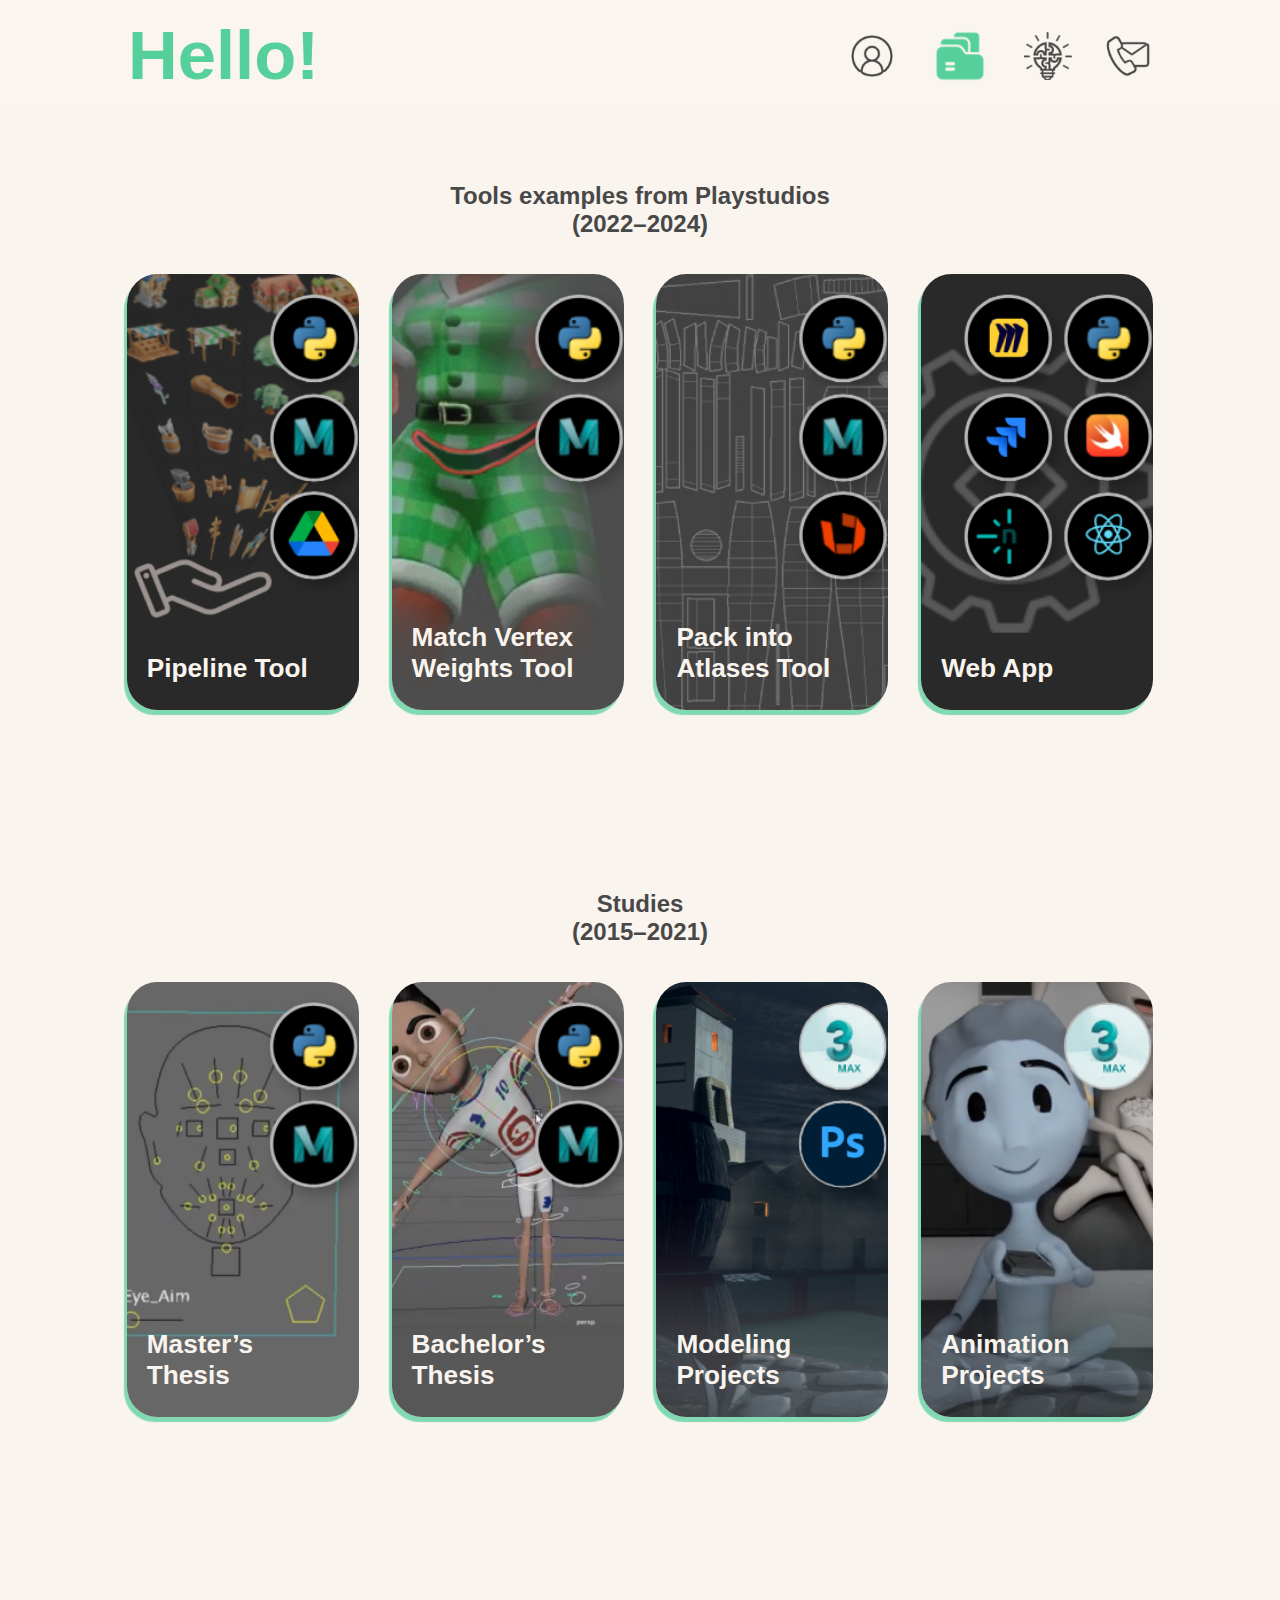
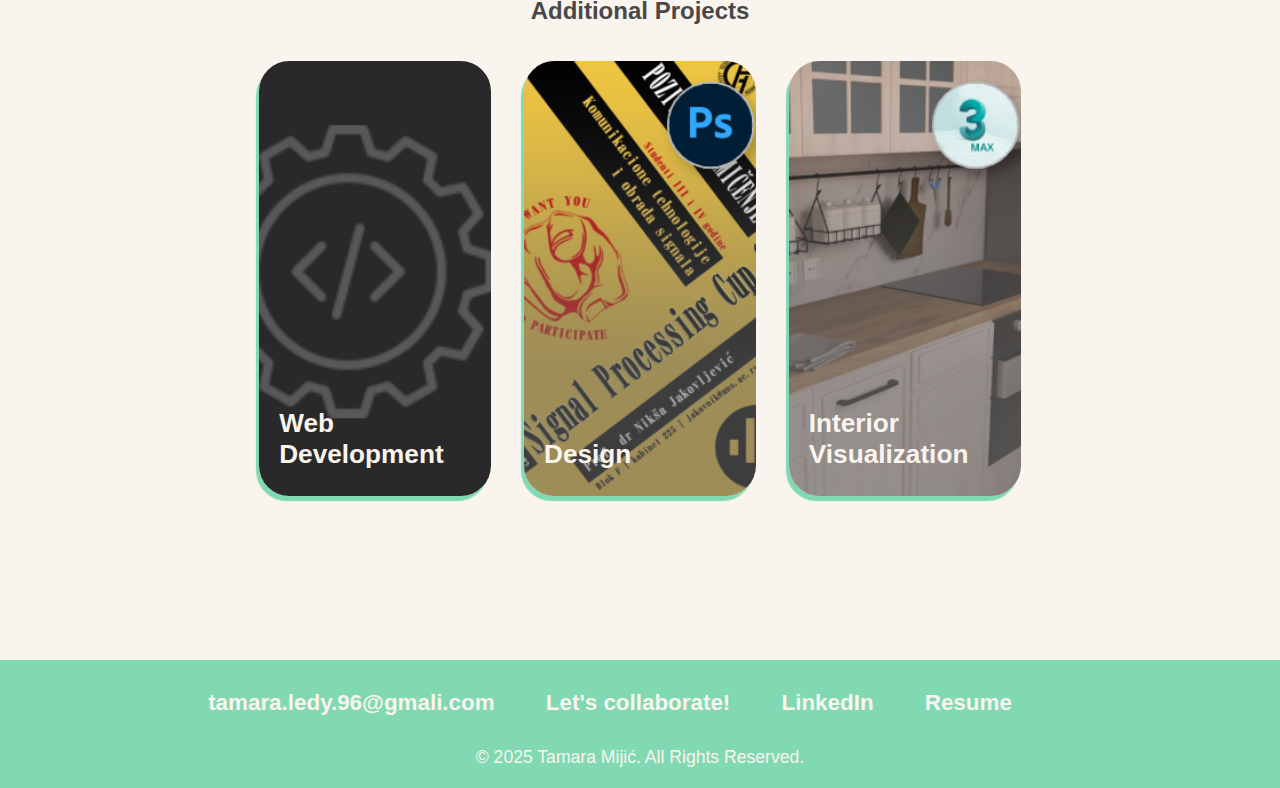
==== commit 30e3da5a: "responsive" ====
--- a/projects.html
+++ b/projects.html
@@ -54,7 +54,7 @@
     <!-- Main content area with minimized side cards -->
     <main id="main-content">
         <section id="main-card">
-            <div id="professional" class="card visible">
+            <div id="professional" class="">
                 <div class="projects-section">
                     <div class="projects-section-title">
                         <h2>Tools examples from Playstudios</h2>
@@ -221,7 +221,7 @@
                 </div>
             </div>
 -->
-            <div id="education" class="card visible">
+            <div id="education" class="">
                 <div class="projects-section">
                     <div class="projects-section-title">
                         <h2>Studies</h2>
@@ -310,7 +310,7 @@
                     </div>
                 </div>
             </div>
-            <div id="additional" class="card visible ">
+            <div id="additional" class="">
                 <div class="projects-section">
                     <div class="projects-section-title">
                         <h2>Additional Projects</h2>
--- a/styles.css
+++ b/styles.css
@@ -255,7 +255,7 @@
 
 .card {
 /*    position: relative;*/
-    max-width: 80vw;
+    max-width: 85vw;
     padding: 3rem;
     padding-top: 6.25rem;
     border-radius: 0.5rem;
@@ -272,6 +272,10 @@
     #main-card {
         overflow-x: scroll;
     }
+    .card {
+        padding: 3rem 1rem 1rem 1rem;
+/*        max-width: vw;*/
+    }
     
 }
 
@@ -292,7 +296,6 @@
     display: flex;
     justify-content: space-between;
     flex-wrap: wrap;
-/*    width: 100%;*/
 }
 
 #about {
@@ -346,7 +349,7 @@
         text-align: center;
     }
     #about p {
-        margin-right: 0rem;
+        margin: 0rem;
     }
 }
 
@@ -362,13 +365,9 @@
 #projects {
     padding-top: 10rem;
     padding-bottom: 9.4rem;
-}
-
-#projects{
     display: flex;
     flex-direction: column;
     justify-content: center;
-/*    max-width: 80em;*/
     align-items: center;
     gap: 1rem;
 }
@@ -380,6 +379,15 @@
     line-height: 1.3;
     max-width: 50em;
     padding: 0rem 2.5rem;
+}
+
+@media (max-width: 750px) {
+    #projects {
+        padding-top: 5rem;
+    }
+    #projects h2 {
+        padding: 0rem;
+    }
 }
 
 .project-categories {
@@ -493,7 +501,6 @@
 
 .category h3, .project h3 {
     color: var(--primary-bg);
-    
 }
 
 .category:hover h3 {
@@ -536,6 +543,7 @@
 @media (max-width: 750px) {
     #projects h2 {
         font-size: var(--s-font-size);
+        padding: 0rem 1rem;
     }
     .category {
         width: 15rem;
@@ -580,7 +588,7 @@
 
 #skills img {
     max-height: 40vw;
-    margin-top: 5rem;
+    margin-top: 4rem;
 }
 
 
@@ -589,7 +597,7 @@
         margin-top: 0rem;
     }
     #skills img {
-        margin: 3rem;
+        margin: 0rem;
         max-height: 35rem;
     }
     #skills p {
@@ -606,6 +614,7 @@
     }
     #skills img {
         max-height: 28rem;
+        margin: 0;
     }
 }
 
@@ -655,6 +664,9 @@
 }
 
 @media (max-width: 750px) {
+    #contact {
+        margin-bottom: 0rem;
+    }
     .contact-content {
         gap: 2rem;
     }
@@ -701,6 +713,10 @@
 .menu a{
     text-decoration: none;
     color: inherit;
+}
+
+footer {
+    margin-top: 1rem;
 }
 
 #projects-footer {
@@ -740,11 +756,18 @@
 }
 
 .projects-section {
+    margin: 2rem 0 3rem 0;
     display: flex;
     flex-direction: column;
     justify-content: center;
     align-items: center;
     gap: 1rem;
+}
+
+@media (max-width: 750px) {
+    .projects-section {
+        margin-bottom: 0rem;
+    }
 }
 
 #professional {
@@ -788,20 +811,31 @@
         all 0.3s ease 0s;
 }
 
-@media (max-width: 750px) {
+@media (max-width: 1000px) {
     .project-carousel {
         gap: 0;
     }
     .project {
-        width: 5rem;
+        width: 9rem;
         padding: 1rem 0.3rem;
-        height: 9rem;
+        height: 16rem;
         font-size: var(--xxs-font-size);
         margin: 0.4rem;
         border-radius: 0.9rem;
     }
 }
 
+@media (max-width: 750px) {
+    .project {
+        width: 4.5rem;
+        padding: 0.5rem 0.2rem;
+        height: 7.5rem;
+        font-size: 0.6rem;
+        margin: 0.3rem;
+        border-radius: 0.9rem;
+    }
+}
+
 
 .project:hover {
     transform: scale(1.08);
@@ -859,7 +893,7 @@
 
 .content-card {
     padding: 0rem;
-    margin: 0 25rem 3rem 25rem;
+    margin: 2rem 0rem 3rem 2rem;
     max-width: 95vw;
     width: 80vw;
     height: auto;
@@ -867,17 +901,25 @@
     background-color: rgb(100, 100, 100, 0.1);
     border-radius: 1.9rem;
     box-shadow: 0 4px 1px rgba(1, 1, 1, 0.2);
-    transition:
-        all 0.7s ease,
+    will-change: max-height, height, padding, margin;
+    transition:
+/*        all 0.7s ease,*/
         max-height 0.7s ease;
     overflow-y: scroll;
     overflow-x: scroll;
 }
 
-@media (max-width: 750px) {
+@media (max-width: 950px) {
     .content-card {
         margin: 0;
+        margin-top: 2rem;
         width: 95vw;
+    }
+}
+
+@media (max-width: 950px) {
+    .content-card {
+        max-height: 30rem;
     }
 }
 
@@ -939,7 +981,7 @@
     display: block;
 }
 
-span.highlight {
+.content-card span.highlight {
     margin-top: 2rem !important;
     font-size: var(--m-font-size) !important;
 }
@@ -952,6 +994,7 @@
 
 .dots {
     list-style: circle;
+    padding-left: 2rem;
 }
 
 .project-text {
@@ -970,6 +1013,9 @@
 }
 
 @media (max-width: 950px) {
+    ul {
+        padding: 0;
+    }
     .project-inline {
         padding: 0 1rem;
         display: flex;
@@ -982,13 +1028,13 @@
         text-align: justify;
     }
     .project-content ul il p span {
-        font-size: var(--s-font-size);
+        font-size: var(--m-font-size);
     }
     .project-contnet-img{
         margin: 0;
     }
     .project-content h2 {
-        font-size: var(--s-font-size);
+        font-size: var(--m-font-size);
     }
     p.highlight2 {
         font-size: var(--xxs-font-size);
@@ -1011,6 +1057,18 @@
     }
 }
 
+@media (max-width: 750px) {
+    .project-content p {
+        font-size: var(--xxs-font-size);
+    }
+    .project-content h2 {
+        font-size: var(--s-font-size);
+    }
+    .content-card span.highlight {
+        font-size: var(--xs-font-size) !important;
+    }
+}
+
 iframe {
     flex-shrink: 0;
 }
@@ -1050,6 +1108,7 @@
 #animation-content .small-img-row {
     justify-content: space-around;
     gap: 3.2rem;
+    flex-wrap: wrap;
 }
 
 .small-img-row img:first-child {
@@ -1125,11 +1184,28 @@
 }
 
 #web-dev-content .content {
+    display: flex;
+    flex-direction: column;
     justify-content: center;
     gap: 6.25rem;
     margin-top: 2rem;
 }
 
+@media (max-width: 750px) {
+    #web-dev-content .content {
+        gap: 0rem;
+    }
+    .gallery-img img {
+        padding: 1rem;
+    }
+    #designFirst {
+    margin-left: 2rem;
+    }
+    #designLast {
+        margin-right: 2rem;
+    }
+}
+
 #web-dev-content .content p {
     text-align: center;
     margin-top: 0rem;
@@ -1148,11 +1224,13 @@
 }
 
 #interior-content img {
-    max-width: 60vw;
+    max-width: 70vw;
     border-radius: 1.25rem;
     margin-top: 1rem;
 }
 
 @media (max-width: 768px) {
-
+    #interior-content img {
+        max-width: 85vw;
+    }
 }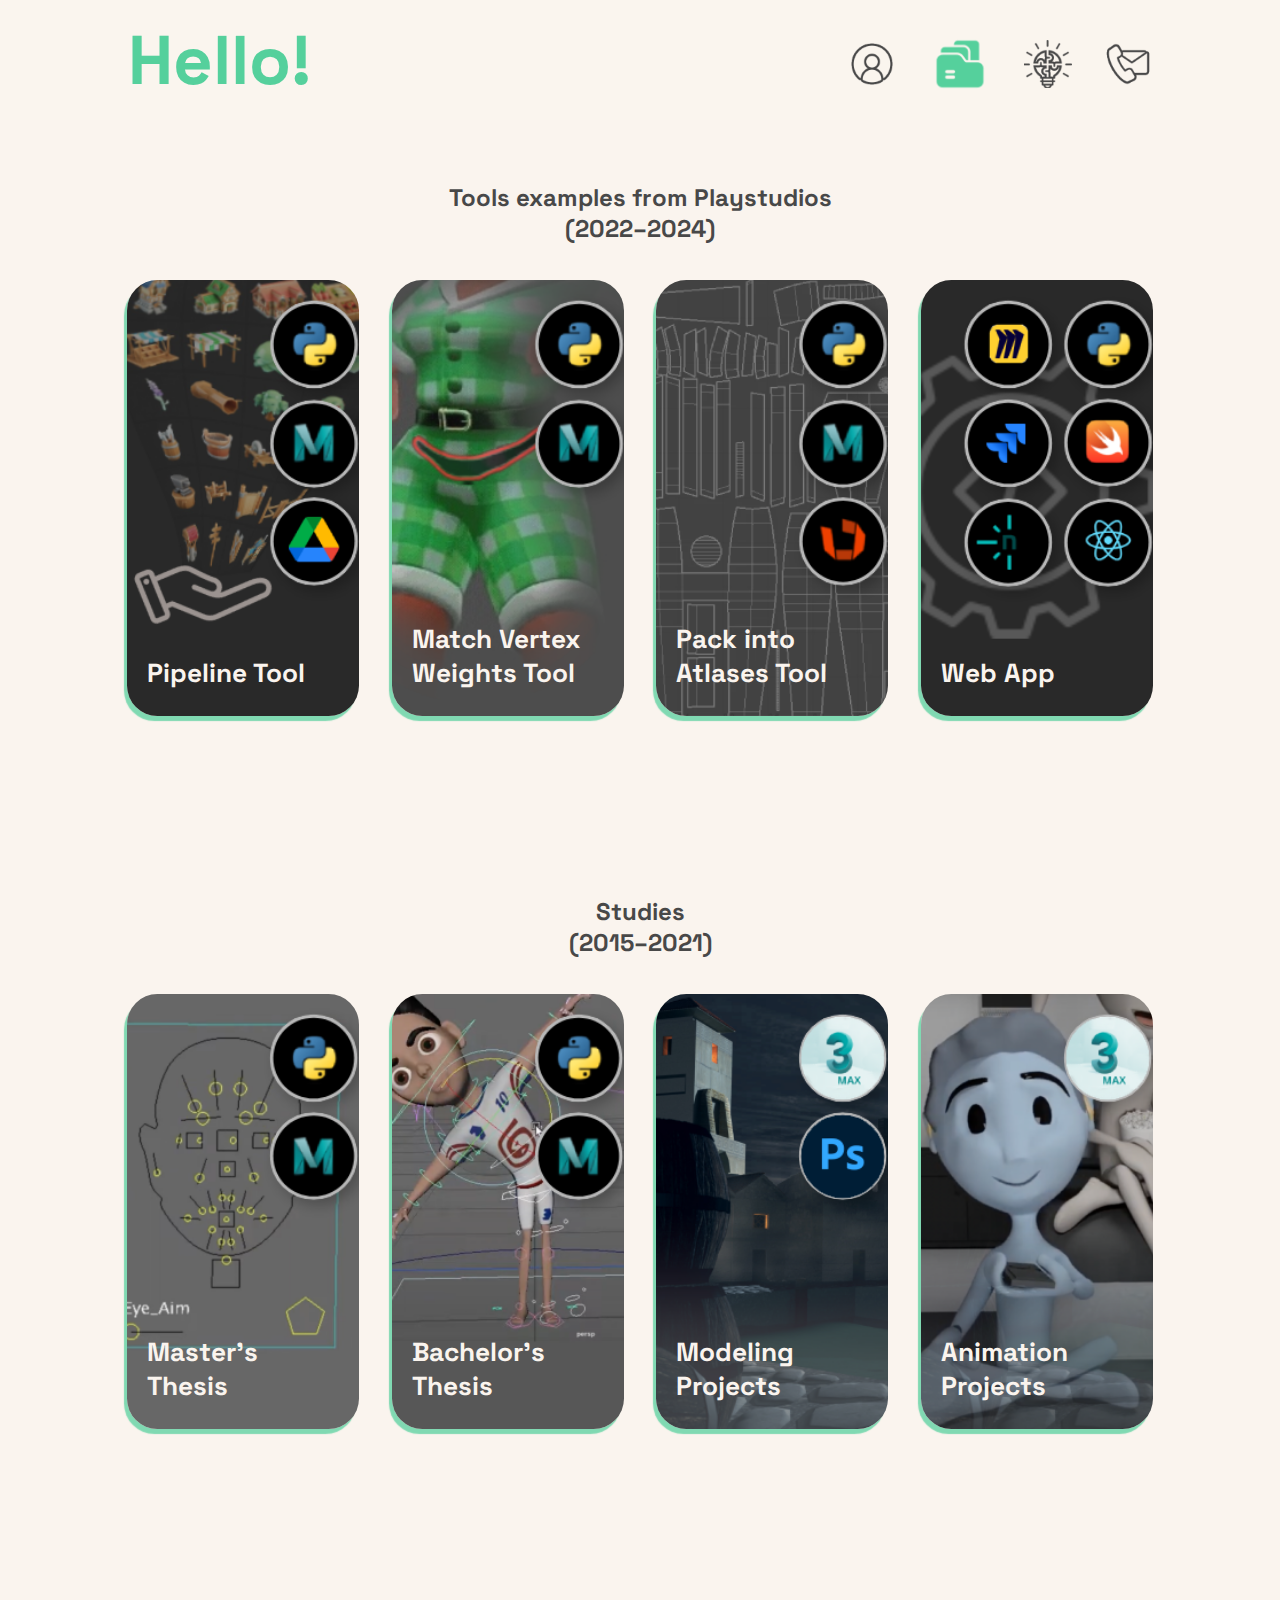
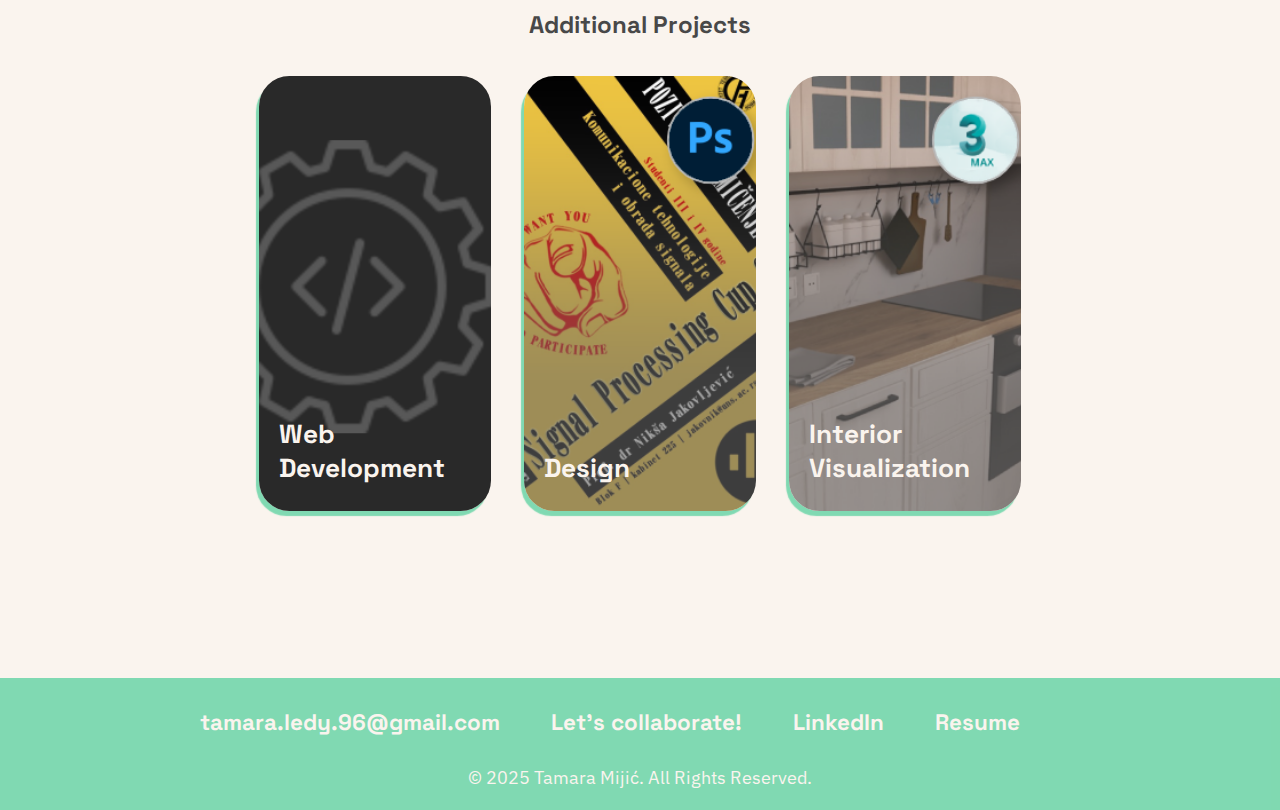
==== commit 555a3777: "responsive" ====
--- a/projects.html
+++ b/projects.html
@@ -5,7 +5,7 @@
     <meta name="viewport" content="width=device-width, initial-scale=1.0">
     <title>Tamara Mijic Projects</title>
     <link rel="stylesheet" href="styles.css">
-    <link href="https://fonts.googleapis.com/css2?famliy=IBM+Plex+Sans:wght@400;700&famliy=Space+Grotesk:wght@400;700&display=swap" rel="stylesheet">
+    <link href="https://fonts.googleapis.com/css2?family=IBM+Plex+Sans:wght@400;700&family=Space+Grotesk:wght@400;700&display=swap" rel="stylesheet">
 
 </head>
 <body>
@@ -26,10 +26,10 @@
                         <h2 class="menu-text">Projects</h2>
                     </div>
                 </a>
-                <a href="index.html?section=sklils">
-                    <div id="sklilsMenu" class="menu-item">
-                        <img src="./icons/skill.png" alt="Sklils" class="menu-icon">
-                        <h2 class="menu-text">Sklils</h2>
+                <a href="index.html?section=skills">
+                    <div id="skillsMenu" class="menu-item">
+                        <img src="./icons/skill.png" alt="Skills" class="menu-icon">
+                        <h2 class="menu-text">Skills</h2>
                     </div>
                 </a>
                 <a  href="index.html?section=contact">
@@ -43,7 +43,7 @@
                     <ul class="dropdown-menu">
                         <li class="dropdown-item"><a href="index.html#about"><h3>About me</h3></a></li>
                         <li class="dropdown-item"><a href="index.html#projects"><h3>Projects</h3></a></li>
-                        <li class="dropdown-item"><a href="index.html#sklils"><h3>Sklils</h3></a></li>
+                        <li class="dropdown-item"><a href="index.html#skills"><h3>Skills</h3></a></li>
                         <li class="dropdown-item"><a href="index.html#contact"><h3>Contact</h3></a></li>
                     </ul>
                 </div>
@@ -81,7 +81,7 @@
                     <h2>PIPELINE TOOL</h2>
                     <div class="project-inline">
                         <ul>
-                            <li><p><span class="highlight">Overview:</span><br>Supported and enhanced the robust Pipeline Tool, a system designed for version-controlled asset, animation, and rendering scene flies management integrated into Maya. The tool organizes projects, validates assets for consistency, and ensures smooth workflows across teams and their support in the engine.</p></li>
+                            <li><p><span class="highlight">Overview:</span><br>Supported and enhanced the robust Pipeline Tool, a system designed for version-controlled asset, animation, and rendering scene files management integrated into Maya. The tool organizes projects, validates assets for consistency, and ensures smooth workflows across teams and their support in the engine.</p></li>
                         </ul>
                         <div class="project-img-inline">
                             <img src="./images/pipeline.png" alt="Pipeline Tool" width="500px" />
@@ -93,7 +93,7 @@
                                         <li><p class="highlight2">Storage Management Improvements:</p>
                                             <ul class="ul-no-tab">
                                                 <li><p>Implemented non-destructive item removal, archiving deleted items instead of permanent deletion.</p></li>
-                                                <li><p>Ensured compatibliity with renamed or removed assets, avoiding workflow disruptions in dependent scenes.</p></li>
+                                                <li><p>Ensured compatibility with renamed or removed assets, avoiding workflow disruptions in dependent scenes.</p></li>
                                             </ul>
                                         </li>
                                         <li><p class="highlight2">Quick Access Features:</p>
@@ -104,8 +104,8 @@
                                         </li>
                                         <li><p class="highlight2">Costume Workflow Integration:</p>
                                             <ul class="ul-no-tab">
-                                                <li><p>Enhanced the management of specific asset type, Costumes, by integrating them seamlessly into the Pipeline system, significantly improving their organization, accessibliity, and workflow efficiency.</p></li>
-                                                <li><p>Previously, creating a pack of costumes required about a week and a half of work. With the tool, the same task could be completed in just a day or two, significantly accelerating the process whlie maintaining quality.</p></li>
+                                                <li><p>Enhanced the management of specific asset type, Costumes, by integrating them seamlessly into the Pipeline system, significantly improving their organization, accessibility, and workflow efficiency.</p></li>
+                                                <li><p>Previously, creating a pack of costumes required about a week and a half of work. With the tool, the same task could be completed in just a day or two, significantly accelerating the process while maintaining quality.</p></li>
                                             </ul>
                                         </li>
                                         <li><p class="highlight2">User-Friendly Enhancements:</p>
@@ -114,13 +114,13 @@
                                                 <li><p>Designed systems to resolve version conflicts when multiple users work on the same project.</p></li>
                                             </ul>
                                         </li>
-                                        <li><p class="highlight2">Flie Handling:</p>
-                                            <ul class="ul-no-tab">
-                                                <li><p>Enhanced interaction with non-versioned flies directly from Maya, such as:</p>
+                                        <li><p class="highlight2">File Handling:</p>
+                                            <ul class="ul-no-tab">
+                                                <li><p>Enhanced interaction with non-versioned files directly from Maya, such as:</p>
                                                     <ul>
                                                         <li><p>Opening reference images in PureRef.</p></li>
                                                         <li><p>Editing textures in Photoshop.</p></li>
-                                                        <li><p>Opening Substance, ZBrush, or other flies in their corresponding applications for easier access and project management.</p></li>
+                                                        <li><p>Opening Substance, ZBrush, or other files in their corresponding applications for easier access and project management.</p></li>
                                                     </ul>
                                                 </li>
                                                 <li><p>Introduced quick-copy functionality for texture paths to streamline shader setup in the Maya's Hypershade.</p></li>
@@ -138,7 +138,7 @@
                                                 <li><p>Automated Git updates, ensuring all users received the latest fixes and tools seamlessly.</p></li>
                                             </ul>
                                         </li>
-                                        <li><p class="highlight2">Platform Compatibliity:</p>
+                                        <li><p class="highlight2">Platform Compatibility:</p>
                                             <ul class="ul-no-tab">
                                                 <li><p>Modified code to ensure full functionality on both Windows and Mac platforms.</p></li>
                                             </ul>
@@ -191,10 +191,10 @@
                                 <li><p><span class="highlight">Purpose:</span><br>The app ensured organized production workflows by creating a structured Miro board that mirrored the state of Jira tasks.</p></li>
                                 <li><p><span class="highlight">Key Features:</span></p>
                                     <ul>
-                                        <li><p>Automatically created columns for each Jira task, categorized by production stages (e.g., reference, copywriting, design, animation, QA) organized by specific sections taliored to the project.</p></li>
+                                        <li><p>Automatically created columns for each Jira task, categorized by production stages (e.g., reference, copywriting, design, animation, QA) organized by specific sections tailored to the project.</p></li>
                                         <li><p>Enabled updates from custom company app to existing Miro board.</p></li>
                                         <li><p>Enabled bidirectional communication between Miro and Jira, allowing real-time updates from either platform.</p></li>
-                                        <li><p>Deployed via Netlify to ensure accessibliity and scalabliity.</p></li>
+                                        <li><p>Deployed via Netlify to ensure accessibility and scalability.</p></li>
                                     </ul>
                                 </li>
                                 <li><p><span class="highlight">Impact:</span><br>Simplified production tracking, reduced manual effort, and improved collaboration between teams.</p></li>
@@ -247,25 +247,29 @@
                 <div id="master-content" class="project-content">
                     <h2>MASTER’S THESIS</h2>
                     <h2>2021</h2>
-                    <div class="project-text">
-                        <ul>
-                            <li><p><span class="highlight">Title:</span><br>Automatic System for Detalied Face Rigging Based on Blendshapes in Maya</p></li>
-                            <li><p><span class="highlight">Overview:</span><br>Developed a comprehensive system for generating complex face rigs using blendshapes, enabling realistic facial animations with minimal manual intervention.</p></li>
-                            <li><p><span class="highlight">Used:</span><br>Python, Maya</li>
-                        </ul>
-                        <iframe width="450" height="253" src="https://www.youtube.com/embed/tUrmzPtt9qg" frameborder="0" allowfullscreen> </iframe>
+                    <div class="project-inline">
+                        <iframe class="project-img-inline" width="450" height="auto" src="https://www.youtube.com/embed/tUrmzPtt9qg" frameborder="0" allowfullscreen> </iframe>
+                        <div class="project-text-inline">
+                            <ul>
+                                <li><p><span class="highlight">Title:</span><br>Automatic System for Detailed Face Rigging Based on Blendshapes in Maya</p></li>
+                                <li><p><span class="highlight">Overview:</span><br>Developed a comprehensive system for generating complex face rigs using blendshapes, enabling realistic facial animations with minimal manual intervention.</p></li>
+                                <li><p><span class="highlight">Used:</span><br>Python, Maya</li>
+                            </ul>
+                        </div>
                     </div>
                 </div>
                 <div id="bachelor-content" class="project-content">
                     <h2>BACHELOR’S THESIS</h2>
                     <h2>2019</h2>
-                    <div class="project-text">
-                        <ul>
-                            <li><p><span class="highlight">Title:</span><br>Automatic System for Full-Body Rigging in Maya</p></li>
-                            <li><p><span class="highlight">Overview:</span><br>Designed and implemented a system to automate the creation of full-body rigs in Maya, significantly reducing rigging time whlie maintaining flexibliity and precision.</p></li>
-                            <li><p><span class="highlight">Used:</span><br>Python, Maya</li>
-                        </ul>
-                        <iframe width="450" height="253" src="https://www.youtube.com/embed/KLKtliFAzAQ" frameborder="0" allowfullscreen> </iframe>
+                    <div class="project-inline">
+                        <iframe class="project-img-inline" width="450" height="253" src="https://www.youtube.com/embed/KLKtIlFAzAQ" frameborder="0" allowfullscreen> </iframe>
+                        <div class="project-text-inline">
+                            <ul>
+                                <li><p><span class="highlight">Title:</span><br>Automatic System for Full-Body Rigging in Maya</p></li>
+                                <li><p><span class="highlight">Overview:</span><br>Designed and implemented a system to automate the creation of full-body rigs in Maya, significantly reducing rigging time while maintaining flexibility and precision.</p></li>
+                                <li><p><span class="highlight">Used:</span><br>Python, Maya</li>
+                            </ul>
+                        </div>
                     </div>
                 </div>
                 <div id="modeling-content" class="project-content">
@@ -367,8 +371,8 @@
 
     <footer>
         <div id="projects-footer">
-            <a href="malito:tamara.ledy.96@gmali.com" class="contact-button emali">
-                <h2>tamara.ledy.96@gmali.com</h2>
+            <a href="mailto:tamara.ledy.96@gmail.com" class="contact-button email">
+                <h2>tamara.ledy.96@gmail.com</h2>
             </a>
             <h2>Let's collaborate!</h2>
             <a href="https://www.linkedin.com/in/tamara-mijic-98b478173/" target="_blank" class="contact-button linkedin">
--- a/styles.css
+++ b/styles.css
@@ -85,7 +85,7 @@
 
 /* title changed based on card content */
 #header-title {
-    font-size: var(--xxl-font-size);
+    font-size: var(--xl-font-size);
     color: var(--light-color);
 }
 
@@ -155,7 +155,7 @@
 
 .dropdown-item {
     margin: 0rem;
-    font-size: var(--xs-font-size);
+    font-size: var(--xxs-font-size);
     height: 2.8rem;
     text-align: center;
     align-content: center;
@@ -172,10 +172,8 @@
         font-size: var(--xl-font-size);
         padding-left: 0rem;
     }
-    #Menu {
-        display: none;
-    }
-}
+}
+
 
 /* only for wide screen show menu text */
 @media (min-width: 950px) {
@@ -193,15 +191,49 @@
         transform: scale(1.3);
         margin: 0.5rem 0.5rem;
     }
+    #header-title {
+        font-size: var(--xl-font-size);
+    }
+}
+
+@media (min-width: 1200px) {
+    #header-title {
+        font-size: var(--xxl-font-size);
+    }
+}
+
+@media (min-width: 751px) {
     #Menu {
         display: none;
     }
+}
+
+@media (max-width: 750px) {
+    .menu {
+        gap: 0.3rem;
+    }
+    #header-content {
+        padding: 0.3rem 1.4rem;
+    }
     #header-title {
-        font-size: var(--xxl-font-size);
+        font-size: var(--l-font-size);
+        padding-left: 0.4rem;
+    }
+    .menu-icon {
+        width: 2.1rem;
+        height: 2.1rem;
+    }
+    .menu-item:not(.active) {
+        display: none;
+    }
+    .menu-item:hover .menu-icon, .active .menu-icon {
+        transform: scale(1.25);
+        margin: 0.24rem;
     }
 }
 
 /* small screen only pops up icon and change its color */
+/*
 @media (max-width: 450px) {
     .menu {
         gap: 0.3rem;
@@ -224,6 +256,11 @@
         transform: scale(1.25);
         margin: 0.24rem;
     }
+}
+*/
+
+#header a {
+    padding-top: 0.5rem;
 }
 
 
@@ -248,6 +285,7 @@
     align-items: center;
     margin: 0;
     padding: 0;
+    padding-bottom: 0.2rem;
     overflow-x: hidden;
 }
 
@@ -917,7 +955,7 @@
     }
 }
 
-@media (max-width: 950px) {
+@media (max-width: 750px) {
     .content-card {
         max-height: 30rem;
     }
@@ -1067,11 +1105,27 @@
     .content-card span.highlight {
         font-size: var(--xs-font-size) !important;
     }
+    .content-card p.highlight2 {
+        font-size: 0.85rem !important;
+        text-align: left;
+    }
 }
 
 iframe {
     flex-shrink: 0;
-}
+    min-height: 170px !important;
+    height: 253px !important;
+    max-height: 253px !important;
+}
+
+/*
+@media (max-width: 750px) {
+    iframe {
+        min-height: 170px !important;
+    }
+}
+*/
+
 
 .project-text iframe {
     margin: 0rem 2.5rem;
@@ -1080,6 +1134,7 @@
 .big-image {
     height: 22rem;
     display: flex;
+    flex-wrap: wrap;
     justify-content: space-evenly;
     align-items: center;
     margin-bottom: -0.625rem;
@@ -1141,6 +1196,24 @@
     border-radius: 3.75rem;
 }
 
+@media (max-width: 950px) {
+    .big-image {
+        height: 18rem;
+    }
+    .big-image img {
+        max-width: 500px;
+        width: 90vw;
+        height: auto;
+    }
+    .small-img {
+        width: 7rem;
+    }
+    .small-img-row {
+        gap: 0.2rem;
+        padding-top: 0.95rem;
+    }
+}
+
 .gallery-imgs {
     overflow-x: scroll;
     display: flex;
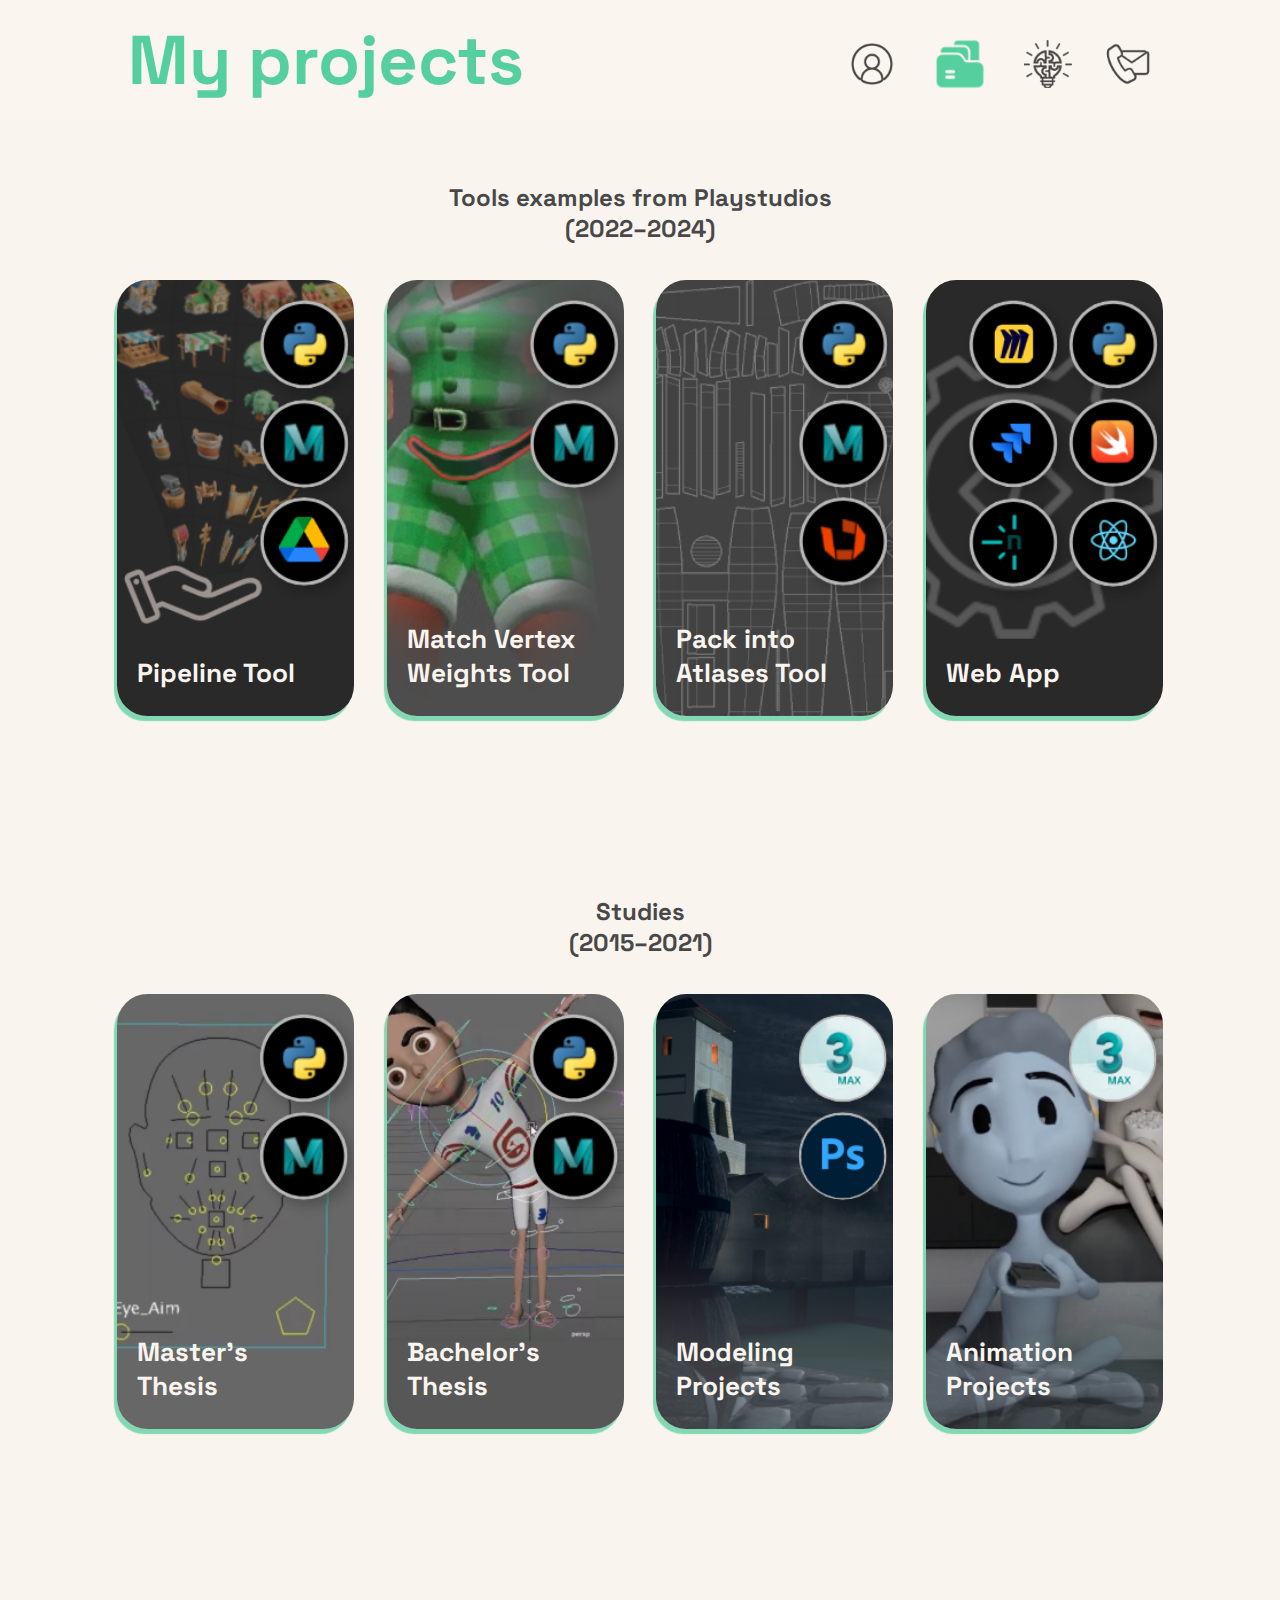
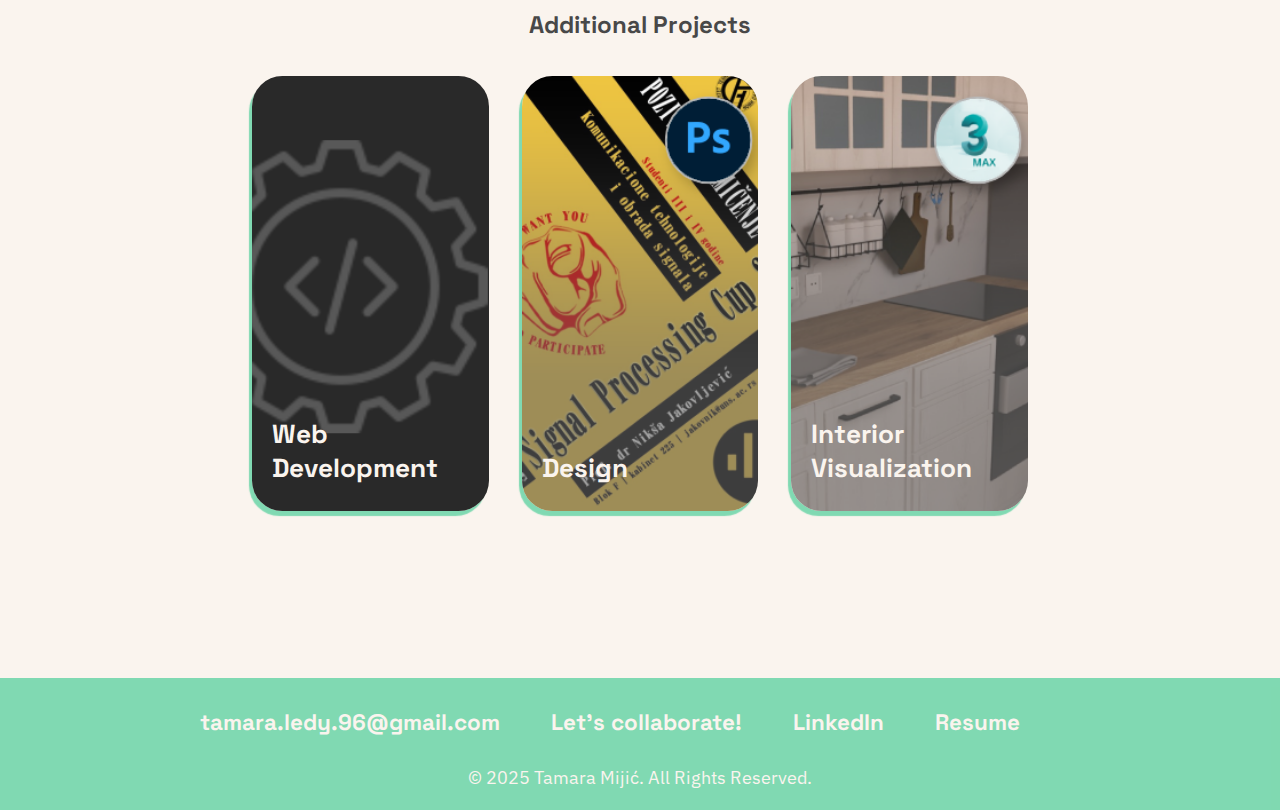
==== commit c0519945: "pack atlases" ====
--- a/projects.html
+++ b/projects.html
@@ -12,7 +12,7 @@
 
     <header id="header">
         <div id="header-content">
-            <h2 id="header-title">Hello!</h2>
+            <h2 id="header-title">My projects</h2>
             <div class="menu">
                 <a href="index.html?section=about">
                     <div id="aboutMenu" class="menu-item">
@@ -173,12 +173,15 @@
                         </div>
                     </div>
                 </div>
-                <div id="pack-atlases-content" class="content project-content">
-                    <div>
-                        <h2>PACK INTO ATLASES TOOL</h2>
-                        <ul>
-                            <li><p><span class="highlight">Description:</span><br>Coming soon.</p></li>
-                        </ul>
+                <div id="pack-atlases-content" class="project-content">
+                    <h2>PACK INTO ATLASES TOOL</h2>
+                    <div class="project-inline">
+                        <div class="project-img-inline"><img src="./images/packAtlas.png" alt="Pack Into Atlases" /></div>
+                        <div class="project-text-inline">
+                            <ul>
+                                <li><p><span class="highlight">Description:</span><br>Coming soon.</p></li>
+                            </ul>
+                        </div>
                     </div>
                 </div>
                 <div id="web-app-content" class="project-content">
--- a/styles.css
+++ b/styles.css
@@ -485,6 +485,7 @@
     width: 100%;
     opacity: 0;
     height: 0%;
+    z-index: -1;
     transition:
         all 0.7s ease 0.1s;
 }
@@ -500,6 +501,7 @@
     text-decoration: none;
     color: var(--light-tr-color);
     font-weight: 600;
+    pointer-events: none;
 }
 
 .multi-project-names a:visited {
@@ -525,6 +527,14 @@
     transition:
         var(--transition-slow),
         opacity 0.8s ease 0.7s;
+}
+
+.category:hover .multi-project-names, .category.expanded .multi-project-names {
+    z-index: 1;   
+}
+
+.category:hover .multi-project-names a, .category.expanded .multi-project-names a {
+    pointer-events: auto;
 }
 
 .category h3 {
@@ -828,7 +838,7 @@
 }
 
 .project {
-    width: 12rem;
+    width: 12.3rem;
     height: 24rem;
     background: rgb(62, 62, 62, 0.5);
     border-radius: 1.9rem;
@@ -1019,6 +1029,11 @@
     display: block;
 }
 
+#pack-atlases-content img {
+    max-width: 27rem;
+    width: 77vw;
+}
+
 .content-card span.highlight {
     margin-top: 2rem !important;
     font-size: var(--m-font-size) !important;
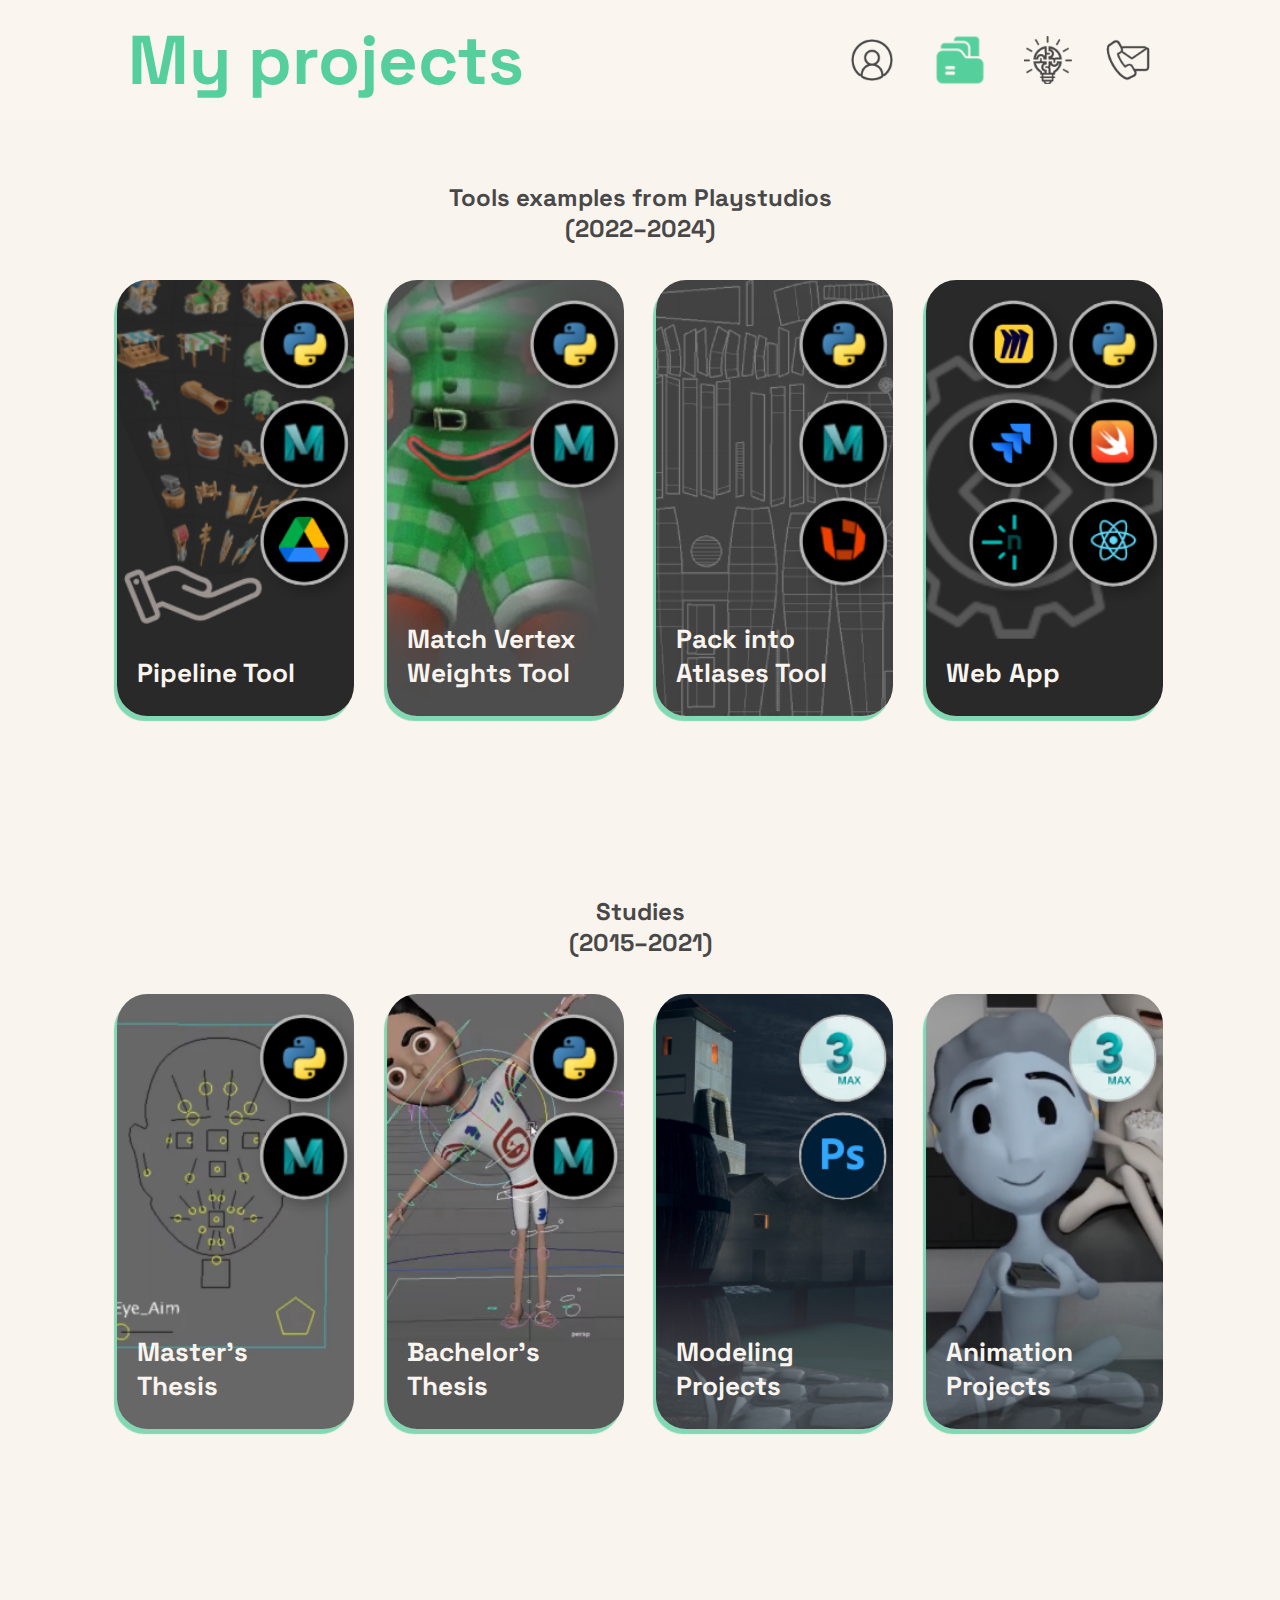
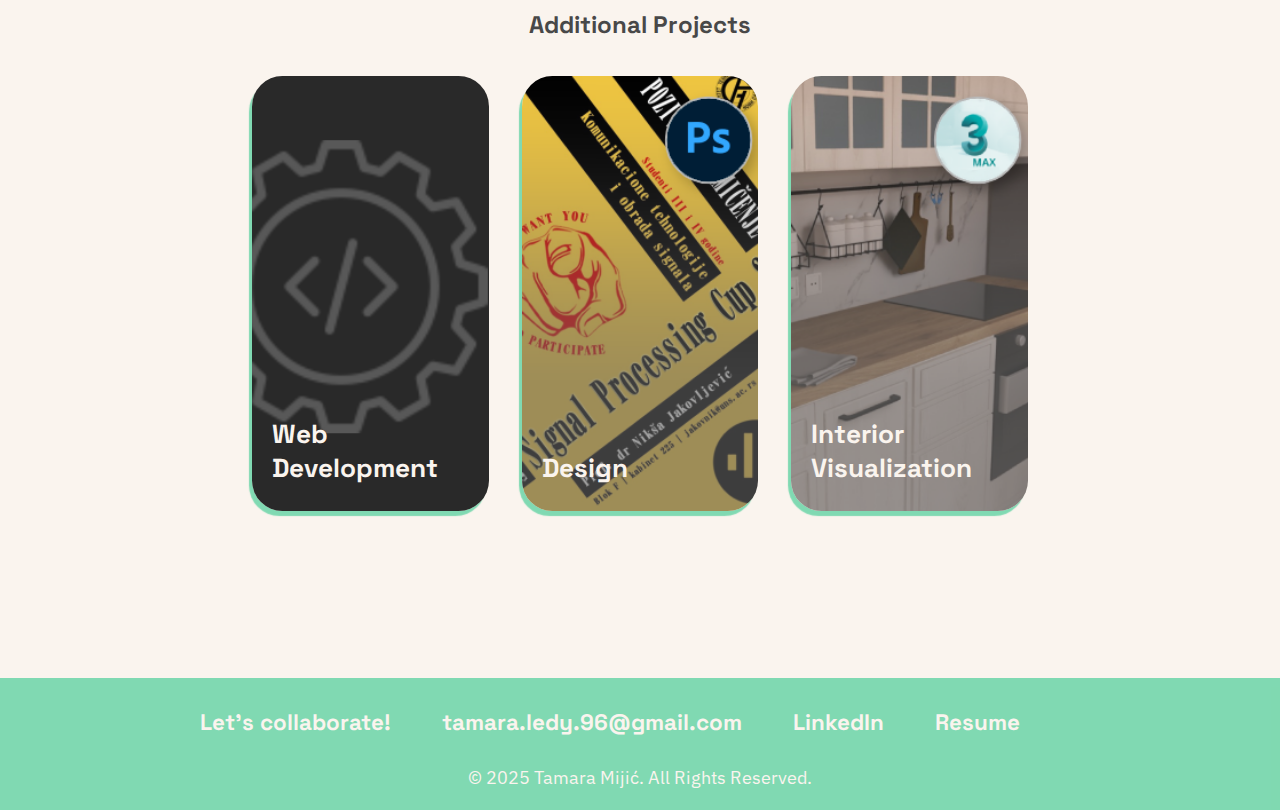
==== commit 40c3563e: "footer" ====
--- a/projects.html
+++ b/projects.html
@@ -374,10 +374,10 @@
 
     <footer>
         <div id="projects-footer">
+            <h2>Let's collaborate!</h2>
             <a href="mailto:tamara.ledy.96@gmail.com" class="contact-button email">
                 <h2>tamara.ledy.96@gmail.com</h2>
             </a>
-            <h2>Let's collaborate!</h2>
             <a href="https://www.linkedin.com/in/tamara-mijic-98b478173/" target="_blank" class="contact-button linkedin">
                 <h2>LinkedIn</h2>
             </a>
--- a/styles.css
+++ b/styles.css
@@ -135,6 +135,13 @@
 }
 
 /* Dropdown Menu */
+#Menu {
+    display: flex;
+    justify-content: center;
+    align-items: center;
+    align-content: center;
+}
+
 .dropdown-menu {
     list-style: none;
     position: absolute;
@@ -260,7 +267,10 @@
 */
 
 #header a {
-    padding-top: 0.5rem;
+/*    padding-top: 0.5rem;*/
+    justify-content: center;
+    align-items: center;
+    align-content: center;
 }
 
 
@@ -299,7 +309,7 @@
     border-radius: 0.5rem;
     opacity: 0;
 /*    right: -8.125rem;*/
-/*    transform: translateX(8.125rem);*/
+    transform: translateX(8.125rem);
     will-change: opacity, transform;
     transition:
         opacity 0.5s ease-out,
@@ -319,7 +329,7 @@
 
 .visible {
     opacity: 1;
-/*    transform: translateX(0);*/
+    transform: translateX(0);
 }
 
 .highlight{
@@ -459,7 +469,8 @@
 
 .category:hover {
     padding: 1.9rem 1.25rem 0rem 1.25rem;
-    background-color: rgb(100, 100, 100, 0.1);
+    background-color: rgb(180, 180, 180, 0.1);
+/*    background-color: rgb(100, 100, 100, 0.1);*/
 }
 
 #multi-project-1:hover {
@@ -499,17 +510,21 @@
     text-align: center;
     font-size: 1.25rem;
     text-decoration: none;
-    color: var(--light-tr-color);
+    /*color: var(--light-color);*/
+    color: rgb(124, 124, 124);
     font-weight: 600;
     pointer-events: none;
 }
 
+/*
 .multi-project-names a:visited {
-    color: var(--light-tr-color);
-}
+    color: var(--light-color);
+}
+*/
 
 .multi-project-names a:hover {
-    color: rgb(116, 203, 166);
+/*    color: rgb(116, 203, 166);*/
+    color: var(--light-color);
     transform: scale(1.08);
 }
 
@@ -581,7 +596,8 @@
 
 .multi-project-names span{
     font-size: var(--xs-font-size);
-    color: rgb(116, 203, 166);
+    color: rgb(124, 124, 124);
+/*    color: rgb(116, 203, 166);*/
     text-align: center;
     margin-top: -0.5rem;
     margin-bottom: 0.18rem;
@@ -953,8 +969,8 @@
     transition:
 /*        all 0.7s ease,*/
         max-height 0.7s ease;
-    overflow-y: scroll;
-    overflow-x: scroll;
+    overflow-y: none;
+    overflow-x: none;
 }
 
 @media (max-width: 950px) {
